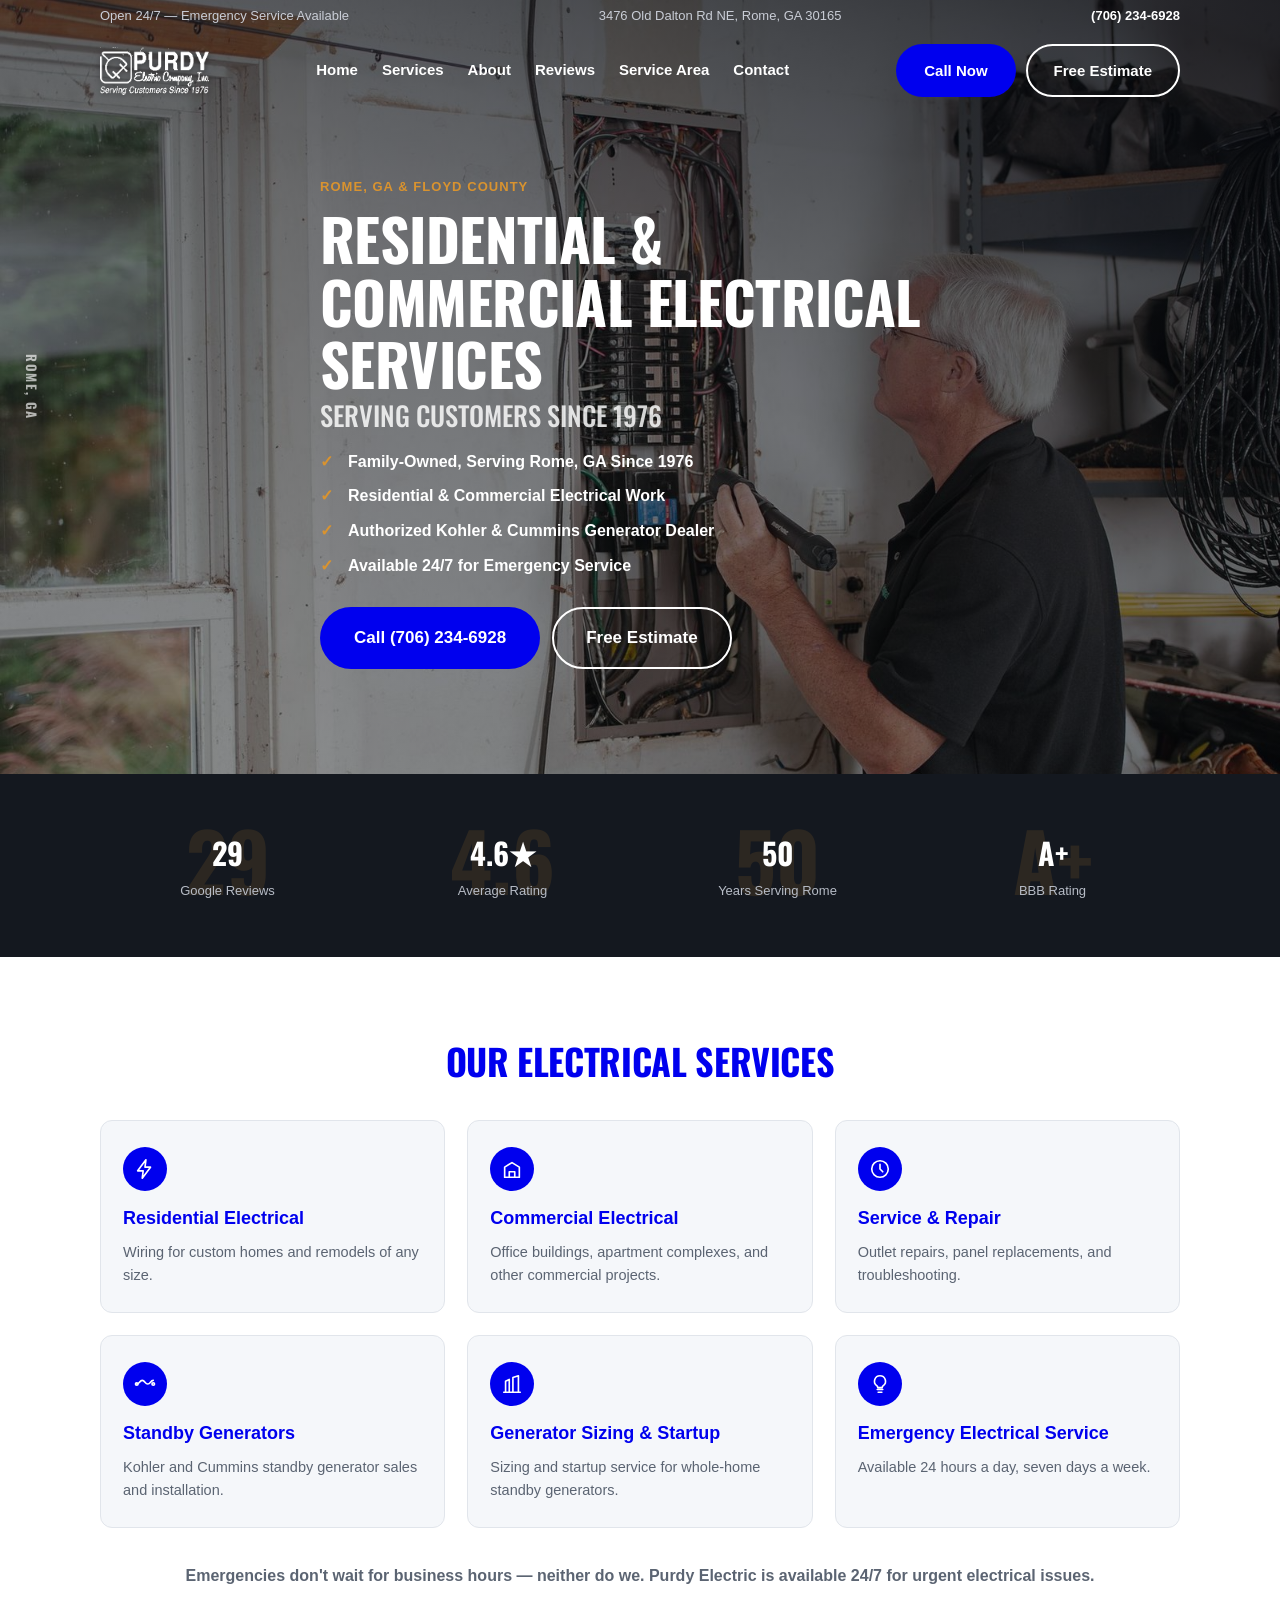
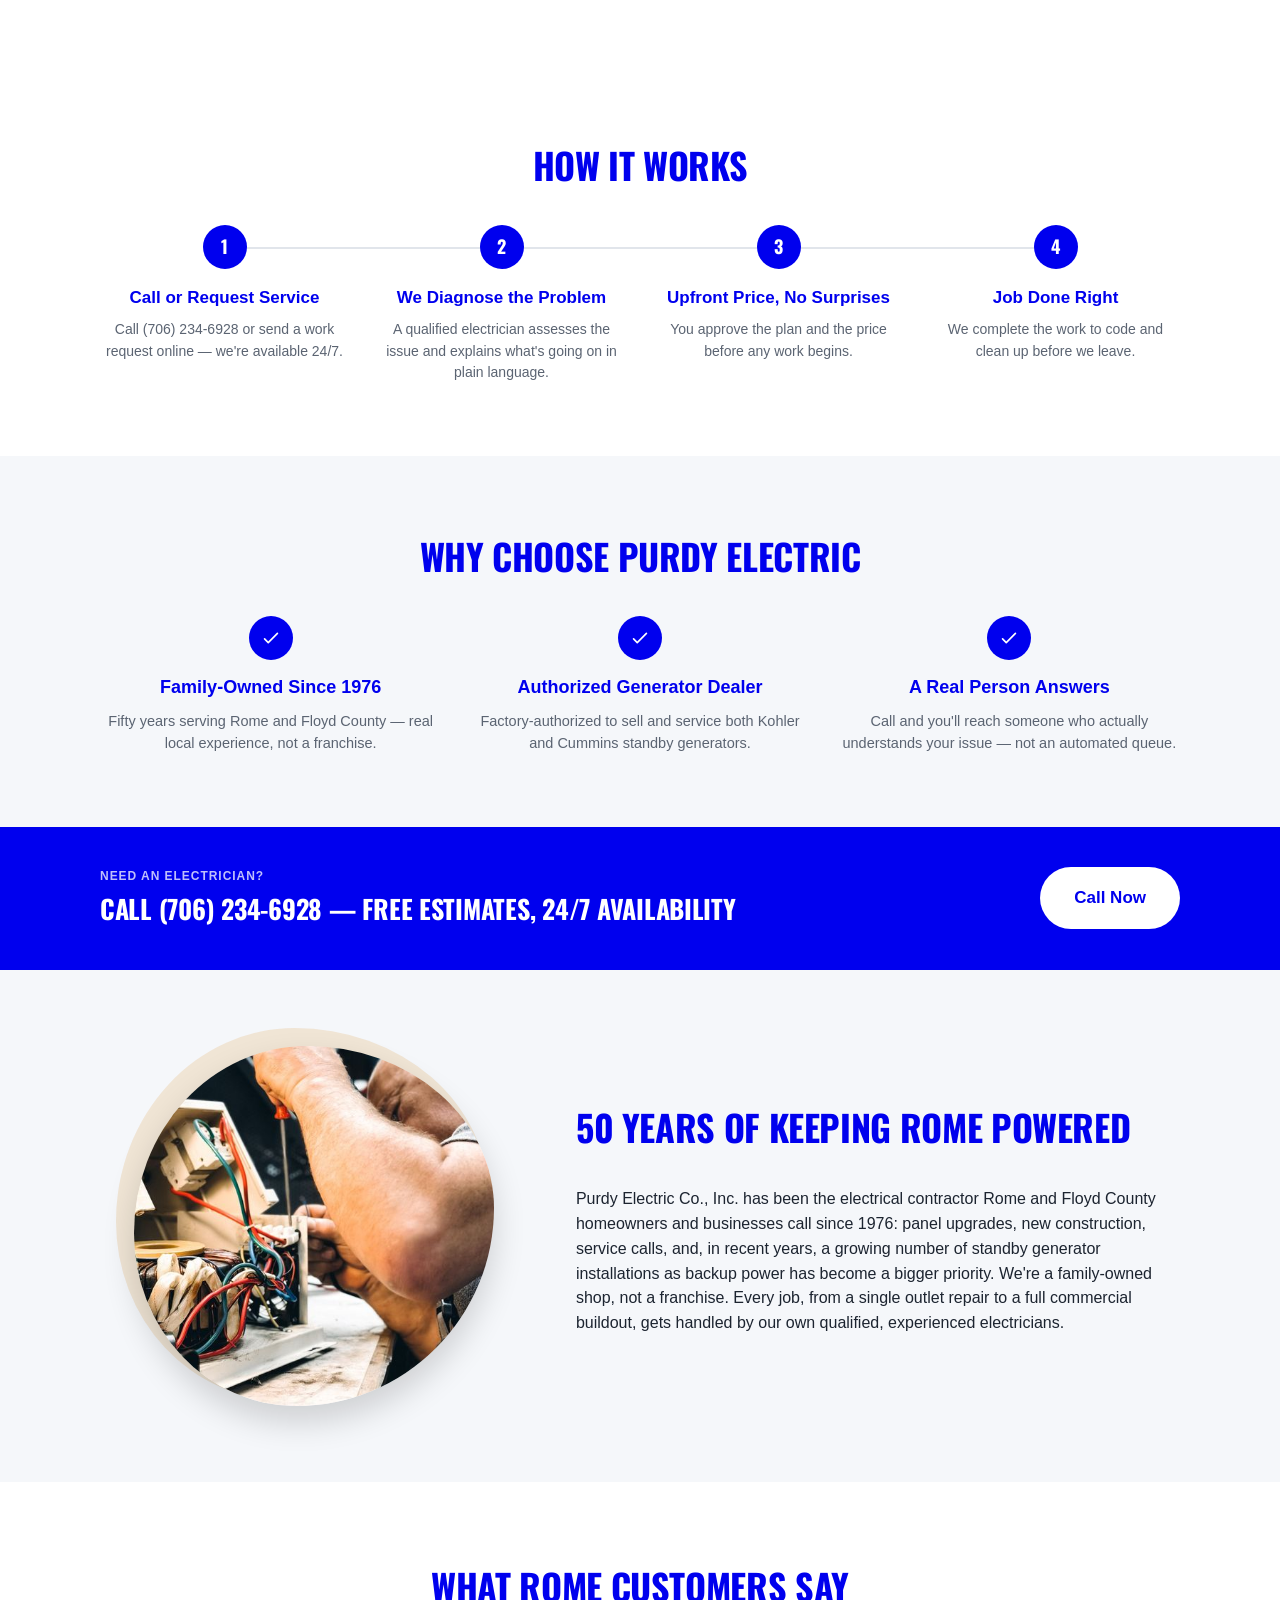
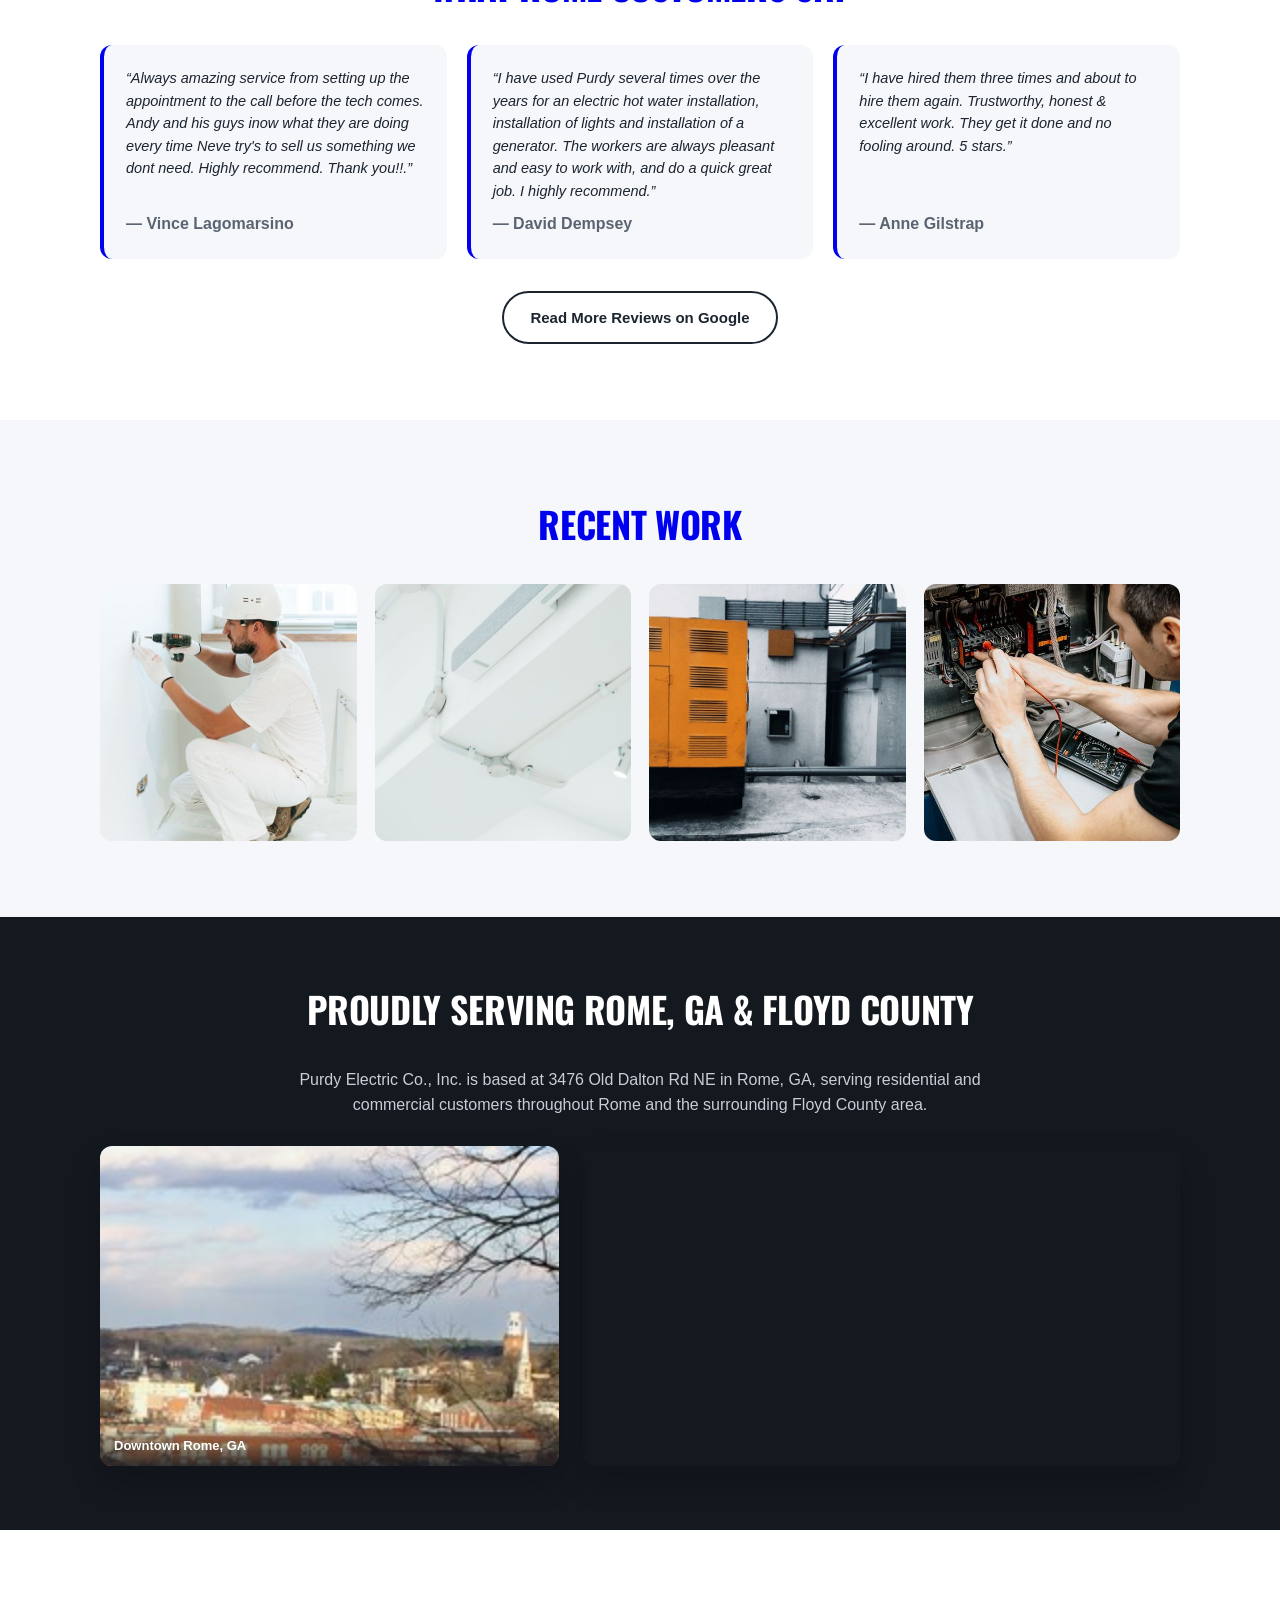
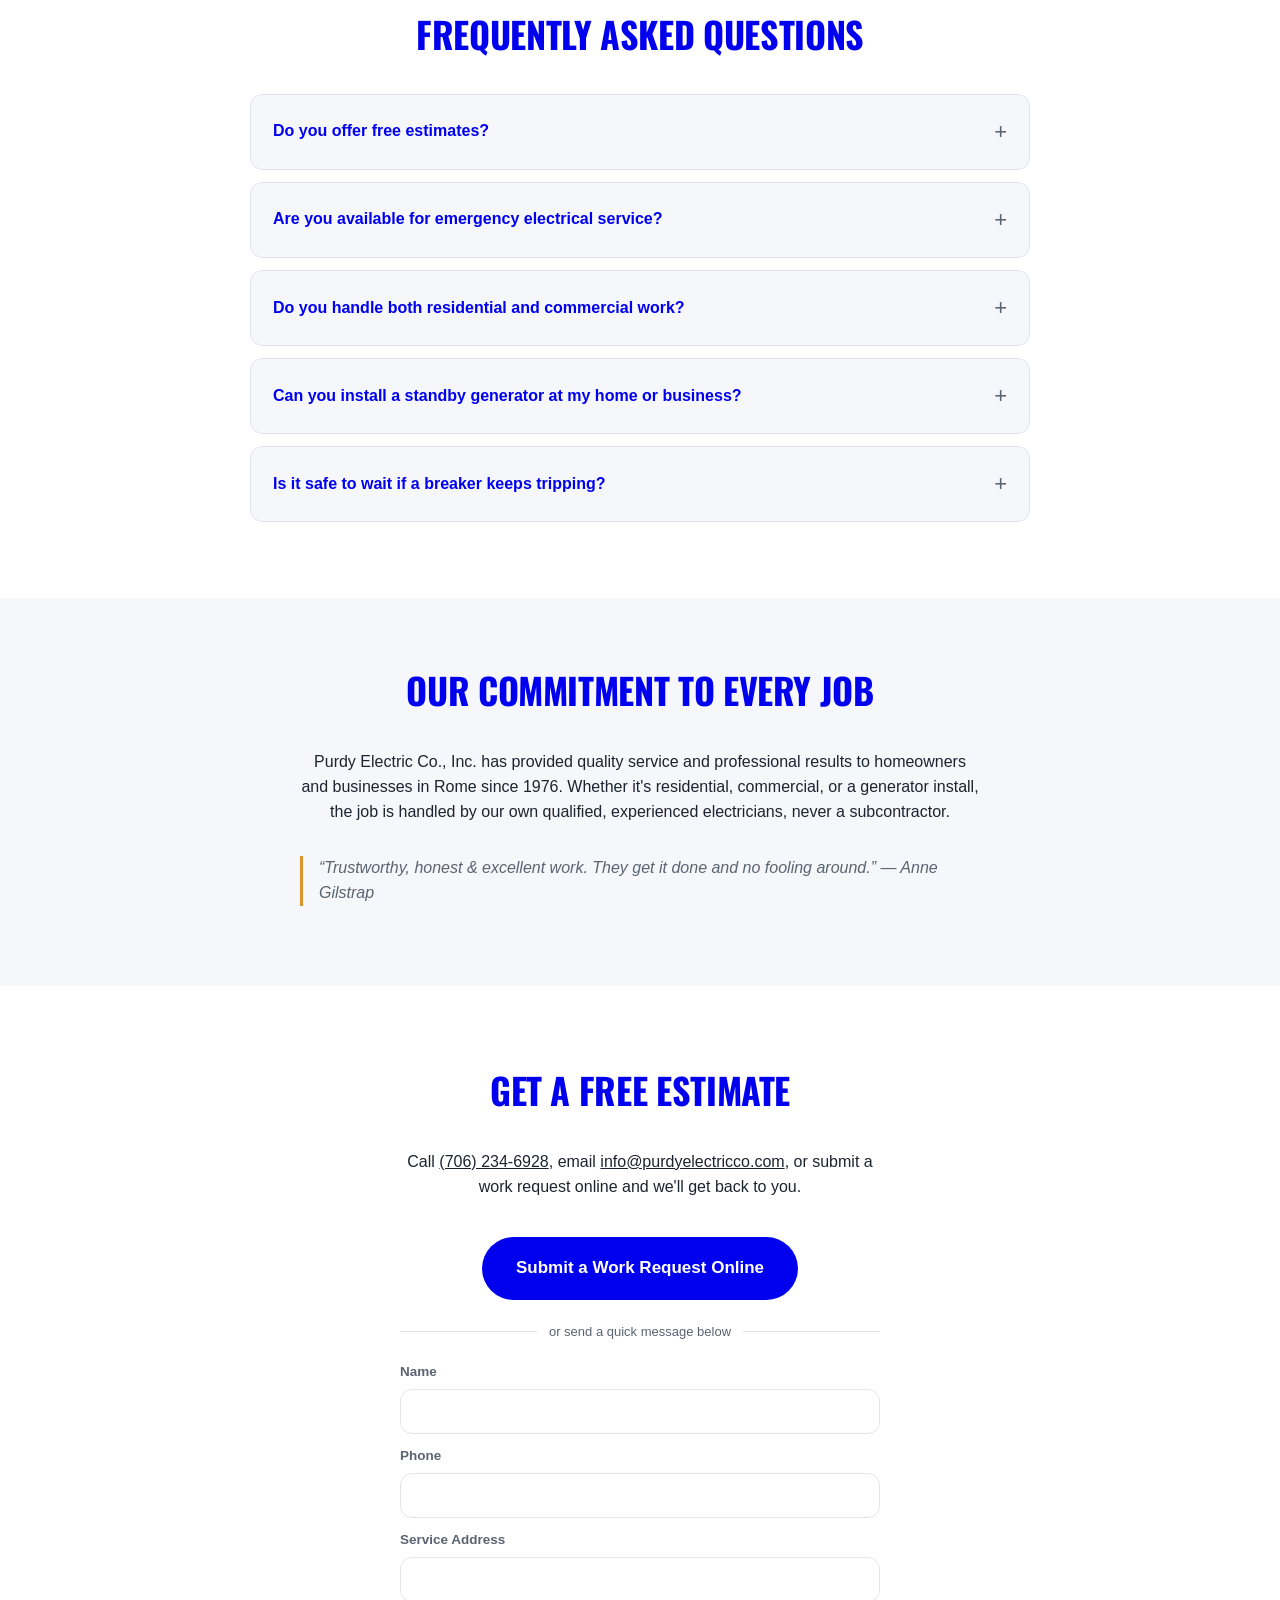
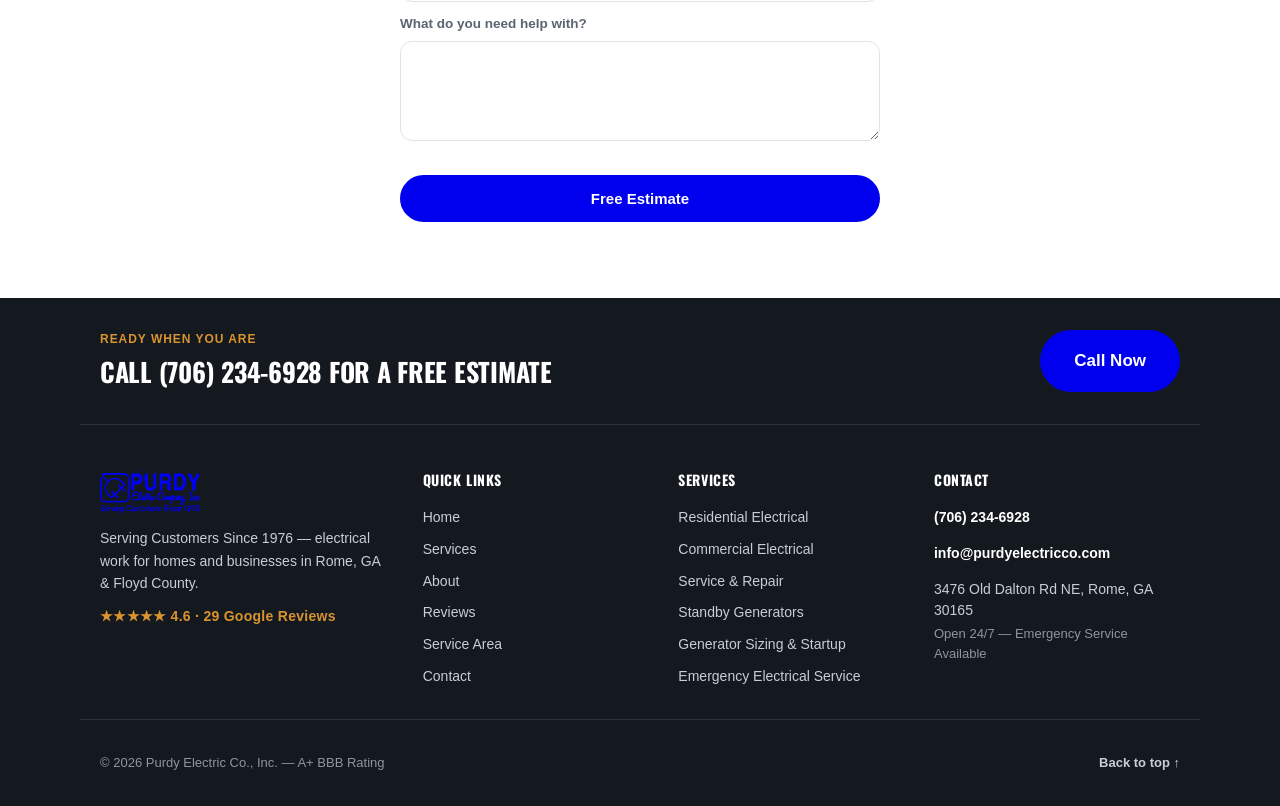
==== index.html @ 838eb574 "Free homepage rebuild for Purdy Electric Co., Inc. (Rome, GA) Cold-outreach lead magnet built with t" ====
<!DOCTYPE html>
<html lang="en">
<head>
<meta charset="UTF-8">
<meta name="viewport" content="width=device-width, initial-scale=1.0">
<title>Rome GA Electrician | Purdy Electric Co., Inc.</title>
<meta name="description" content="Purdy Electric Co., Inc. — residential &amp; commercial electrician serving Rome, GA since 1976. Kohler &amp; Cummins generators. Call (706) 234-6928.">
<meta name="robots" content="index, follow">
<meta property="og:type" content="website">
<meta property="og:site_name" content="Purdy Electric Co., Inc.">
<meta property="og:title" content="Rome GA Electrician | Purdy Electric Co., Inc.">
<meta property="og:description" content="Residential &amp; commercial electrician serving Rome, GA since 1976. Authorized Kohler &amp; Cummins generator dealer. Call (706) 234-6928.">
<meta property="og:locale" content="en_US">
<meta name="twitter:card" content="summary_large_image">
<meta name="twitter:title" content="Rome GA Electrician | Purdy Electric Co., Inc.">
<meta name="twitter:description" content="Residential &amp; commercial electrician serving Rome, GA since 1976. Authorized Kohler &amp; Cummins generator dealer. Call (706) 234-6928.">
<!-- TODO before launch: canonical, og:url, og:image / twitter:image once a real domain is assigned -->
<!-- <link rel="canonical" href="https://example.com/"> -->
<!-- <meta property="og:url" content="https://example.com/"> -->
<link rel="preconnect" href="https://fonts.googleapis.com">
<link rel="preconnect" href="https://fonts.gstatic.com" crossorigin>
<link href="https://fonts.googleapis.com/css2?family=Oswald:wght@500;700&display=swap" rel="stylesheet">
<style>
/* ============ Design tokens ============
   Swap these per-business. Pull the primary/accent from the business's real
   logo/brand if they have one — sample the actual pixel colors (PIL/Pillow)
   rather than eyeballing a hex value, it's consistently more accurate.
   Otherwise this navy/amber pairing reads as "trades/trust" without looking
   like a template. Keep it to ONE dominant accent color doing all the
   CTA/heading work; a second brand color (if any) should stay a sparing
   accent (underlines, stat ghost numerals) rather than a second competing
   button color. Dark sections use a near-black ink rather than a second
   brand color — see "Modern visual design patterns" in references/patterns.md. */
:root {
  --color-primary: #0000ee;      /* pixel-sampled from Purdy's own logo (pure blue ink) */
  --color-primary-dark: #0000a8;
  --color-ink: #14181f;          /* near-black — full-bleed section bands */
  --color-accent: #d9932f;       /* amber — sparing use only (underlines, ghost numerals) */
  --color-accent-dark: #b3771e;
  --color-text: #1c2430;
  --color-text-muted: #5b6472;
  --color-bg: #ffffff;
  --color-bg-alt: #f5f7fa;
  --color-border: #e1e5eb;
  --font-body: -apple-system, BlinkMacSystemFont, "Segoe UI", Roboto, Helvetica, Arial, sans-serif;
  --font-heading: "Oswald", var(--font-body);
  --radius: 12px;
  --radius-pill: 999px;
  --shadow: 0 2px 10px rgba(0,0,0,.08);
  --shadow-lift: 0 16px 32px rgba(0,0,0,.16);
}

* { box-sizing: border-box; }
html { scroll-behavior: smooth; }
body {
  margin: 0;
  font-family: var(--font-body);
  color: var(--color-text);
  background: var(--color-bg);
  line-height: 1.55;
}
img { max-width: 100%; display: block; }
a { color: inherit; }
.wrap { max-width: 1120px; margin: 0 auto; padding: 0 20px; }

.skip-link {
  position: absolute; left: -999px; top: 0; background: #fff; color: #000;
  padding: 10px 16px; z-index: 100;
}
.skip-link:focus { left: 10px; top: 10px; }

/* Scroll-reveal: opacity + slight rise, disabled outright for reduced-motion.
   Motion is decoration only — never applied to phone numbers or CTAs. */
.reveal { opacity: 0; transform: translateY(16px); transition: opacity .5s ease, transform .5s ease; }
.reveal.is-visible { opacity: 1; transform: translateY(0); }
@media (prefers-reduced-motion: reduce) {
  .reveal { opacity: 1; transform: none; transition: none; }
}

/* ============ Buttons ============ */
.btn {
  display: inline-block;
  padding: 13px 26px;
  border-radius: var(--radius-pill);
  font-weight: 600;
  text-decoration: none;
  border: 2px solid transparent;
  cursor: pointer;
  font-size: 15px;
  transition: background .15s ease, color .15s ease, border-color .15s ease, transform .15s ease;
}
.btn-primary { background: var(--color-primary); color: #fff; }
.btn-primary:hover { background: var(--color-primary-dark); }
.btn-outline { background: transparent; border-color: currentColor; }
.btn-outline:hover { background: rgba(0,0,0,.05); }
.btn-lg { padding: 16px 32px; font-size: 17px; }

/* ============ Header (transparent over the full-bleed hero photo, solid once scrolled) ============
   position: absolute at rest — NOT sticky — so the hero photo starts at true y=0 behind it;
   .is-scrolled (toggled in the footer script as soon as scrollY > 12) switches it to fixed with
   a solid background, which is normal sticky-header behavior for the rest of the page. */
.site-header { position: absolute; top: 0; left: 0; right: 0; z-index: 50; }
.site-header.is-scrolled { position: fixed; }

.topbar {
  background: transparent;
  color: #c9cdd6;
  font-size: 13px;
  transition: background .3s ease;
}
.site-header.is-scrolled .topbar { background: var(--color-ink); }
.topbar-inner {
  display: flex; flex-wrap: wrap; gap: 8px 20px;
  justify-content: space-between; align-items: center;
  padding: 6px 20px;
}
.topbar-phone { color: #fff; font-weight: 700; text-decoration: none; }
/* The topbar is sticky-header chrome that eats a disproportionate chunk of a
   phone viewport on every scroll position. The phone number is already a
   persistent nav button and a persistent bottom bar on mobile, so the topbar
   (hours + address) is redundant below this width — drop it to give content
   the room back. */
@media (max-width: 640px) {
  .topbar { display: none; }
}

.main-nav {
  display: flex; align-items: center; justify-content: space-between;
  gap: 16px; padding: 12px 20px;
  background: transparent;
  border-bottom: 1px solid transparent;
  transition: padding .2s ease, box-shadow .2s ease, background .3s ease, border-color .3s ease, backdrop-filter .3s ease;
}
.site-header.is-scrolled .main-nav {
  padding: 6px 20px; box-shadow: var(--shadow);
  background: rgba(255,255,255,.9);
  backdrop-filter: saturate(180%) blur(8px);
  border-bottom-color: var(--color-border);
}
.logo { display: flex; align-items: center; gap: 10px; text-decoration: none; }
.logo-badge {
  width: 60px; height: 60px; border-radius: 50%; overflow: hidden;
  position: relative; flex-shrink: 0; background: #fff;
  box-shadow: inset 0 0 0 1px var(--color-border);
  transition: width .2s ease, height .2s ease;
}
.site-header.is-scrolled .logo-badge { width: 46px; height: 46px; }
.logo-badge img { width: 100%; height: 100%; object-fit: cover; }
.logo-text {
  font-family: var(--font-heading); font-size: 22px; font-weight: 700;
  color: var(--color-primary); letter-spacing: -0.01em; text-transform: uppercase;
}
.nav-links { list-style: none; display: flex; gap: 24px; margin: 0; padding: 0; }
.nav-links a { text-decoration: none; font-weight: 600; font-size: 15px; color: #fff; transition: color .3s ease; }
.site-header.is-scrolled .nav-links a { color: var(--color-text); }
.nav-links a:hover { color: var(--color-accent); }
.site-header.is-scrolled .nav-links a:hover { color: var(--color-primary); }
.nav-ctas { display: flex; gap: 10px; }
.nav-ctas .btn-outline { border-color: #fff; color: #fff; transition: color .3s ease, border-color .3s ease; }
.site-header.is-scrolled .nav-ctas .btn-outline { border-color: var(--color-primary); color: var(--color-primary); }

/* Hamburger toggle — hidden on desktop, shown under the mobile breakpoint */
.menu-toggle {
  display: none; flex-direction: column; justify-content: center; align-items: center;
  gap: 5px; width: 40px; height: 40px; padding: 8px; margin: 0;
  background: transparent; border: none; cursor: pointer; flex-shrink: 0;
}
.menu-toggle span {
  display: block; width: 100%; height: 2px; background: #fff;
  border-radius: 2px; transition: transform .2s ease, opacity .2s ease, background .3s ease;
}
.site-header.is-scrolled .menu-toggle span { background: var(--color-primary); }
.menu-toggle[aria-expanded="true"] span:nth-child(1) { transform: translateY(7px) rotate(45deg); }
.menu-toggle[aria-expanded="true"] span:nth-child(2) { opacity: 0; }
.menu-toggle[aria-expanded="true"] span:nth-child(3) { transform: translateY(-7px) rotate(-45deg); }

/* Mobile dropdown menu — holds the nav links AND the Call/Estimate buttons on
   mobile, since there's no room for them in the header bar itself. Anchored
   under the header as a floating panel so it overlays the page instead of
   pushing content down. */
.mobile-menu {
  display: none;
  position: absolute; top: 100%; left: 0; right: 0;
  background: #fff; border-bottom: 1px solid var(--color-border);
  box-shadow: var(--shadow-lift);
  padding: 8px 20px 24px;
}
.mobile-menu.is-open { display: block; }
.mobile-menu-links { list-style: none; margin: 0; padding: 0; display: grid; }
.mobile-menu-links a {
  display: block; padding: 14px 2px; font-weight: 600; font-size: 16px;
  text-decoration: none; color: var(--color-text); border-bottom: 1px solid var(--color-border);
}
.mobile-menu-ctas { display: grid; gap: 10px; margin-top: 16px; }
.mobile-menu-ctas .btn { text-align: center; width: 100%; }
.mobile-menu-ctas .btn-outline { border-color: var(--color-primary); color: var(--color-primary); }

@media (max-width: 860px) {
  .nav-links { display: none; }  /* desktop inline nav — replaced by the mobile menu below */
  .nav-ctas { display: none; }   /* header buttons — moved into the mobile menu, not the header bar */
  .menu-toggle { display: flex; }
  .main-nav { position: relative; flex-wrap: nowrap; }
}
@media (min-width: 861px) {
  .mobile-menu { display: none !important; }
}

/* ============ Hero (premium/editorial tier — full-bleed photo, not boxed) ============
   Photo fills the section edge-to-edge with a dark gradient overlay for legibility; copy sits
   on top in a single column. Pairs with the transparent-over-photo header below: the header is
   taken out of flow (position: absolute) so the hero starts at true y=0 behind it, then swaps
   to position: fixed with a solid background once .is-scrolled is set (see site-header rules) —
   position: sticky does NOT work for this, it still reserves its own flow space. */
.hero {
  position: relative; min-height: 86vh; display: flex; align-items: center;
  overflow: hidden; background: var(--color-ink); color: #fff;
}
.hero-bg-photo {
  position: absolute; inset: 0; width: 100%; height: 100%; object-fit: cover; z-index: 0;
}
.hero::before {
  content: ""; position: absolute; inset: 0; z-index: 1; pointer-events: none;
  background: linear-gradient(200deg, rgba(6,8,14,.82) 0%, rgba(6,8,14,.55) 45%, rgba(6,8,14,.4) 100%);
}
.hero-inner {
  position: relative; z-index: 2;
  /* Longhand only — a shorthand `padding: Xpx 0 Ypx` here would silently wipe the horizontal
     padding .wrap already supplies (documented pitfall; verified with getComputedStyle below). */
  padding-top: 168px; padding-bottom: 96px;
}
.hero-copy { max-width: 640px; }
.eyebrow {
  text-transform: uppercase; letter-spacing: .08em; font-size: 13px;
  font-weight: 700; color: var(--color-accent); margin: 0 0 10px;
}
.hero h1 {
  font-family: var(--font-heading); font-size: clamp(34px, 5.2vw, 58px);
  line-height: 1.08; margin: 0 0 20px; color: #fff;
  text-transform: uppercase; letter-spacing: -0.01em;
}
.hero h1 .h1-sub {
  display: block; font-size: 0.46em; letter-spacing: 0;
  color: rgba(255,255,255,.82); font-weight: 500; margin-top: 6px;
}
.trust-bullets { list-style: none; margin: 0 0 28px; padding: 0; display: grid; gap: 10px; }
.trust-bullets li { font-weight: 600; padding-left: 28px; position: relative; }
.trust-bullets li::before {
  content: "✓"; position: absolute; left: 0; color: var(--color-accent); font-weight: 800;
}
.hero-ctas { display: flex; gap: 12px; flex-wrap: wrap; }

/* Rotated vertical edge label — a near-zero-cost editorial detail (see "Premium/editorial
   design tier" in references/patterns.md). Hidden on narrow phones where there's no room. */
.hero-edge-label {
  position: absolute; left: 22px; top: 50%; transform: translateY(-50%);
  writing-mode: vertical-rl; text-orientation: mixed;
  color: rgba(255,255,255,.65); font-family: var(--font-heading); font-weight: 700;
  letter-spacing: .14em; font-size: 13px; text-transform: uppercase; z-index: 2;
}
@media (max-width: 700px) { .hero-edge-label { display: none; } }

.photo-placeholder {
  background: repeating-linear-gradient(45deg, #dde3ec, #dde3ec 12px, #eef1f6 12px, #eef1f6 24px);
  border: 2px dashed #b7c0cf;
  border-radius: var(--radius);
  min-height: 280px;
  display: flex; align-items: center; justify-content: center;
  color: #5b6472; font-weight: 700; text-align: center; padding: 20px;
}

@media (max-width: 700px) {
  .hero { min-height: 78vh; }
}

/* ============ Trust stats bar (ghost-numeral treatment) ============
   data-ghost repeats the stat value as a huge, low-opacity watermark behind
   it — the single highest-payoff visual device found in the modern-design
   research. font-size uses clamp(), not a fixed px — a fixed size overflows
   into the neighboring column on narrow phones. */
.stats-bar { background: var(--color-ink); color: #fff; padding: 44px 0; }
.stats-grid {
  display: grid; grid-template-columns: repeat(4, 1fr); gap: 20px; text-align: center;
}
.stat { position: relative; padding: 12px 8px; overflow: hidden; }
.stat::before {
  content: attr(data-ghost);
  position: absolute; top: 50%; left: 50%; transform: translate(-50%, -55%);
  font-family: var(--font-heading); font-size: clamp(36px, 12vw, 80px); font-weight: 700;
  color: var(--color-accent); opacity: .12; white-space: nowrap; z-index: 0;
  pointer-events: none;
}
.stat-value { position: relative; z-index: 1; display: block; font-family: var(--font-heading); font-size: 30px; font-weight: 700; }
.stat-label { position: relative; z-index: 1; display: block; font-size: 13px; color: #b7bcc6; margin-top: 4px; }
@media (max-width: 700px) { .stats-grid { grid-template-columns: repeat(2, 1fr); } }

/* ============ Services ============ */
.services { padding: 76px 0; }
.services h2, .about h2, .testimonials h2, .service-area h2, .guarantee h2, .contact h2,
.process h2, .why-us h2, .gallery h2, .faq h2 {
  font-family: var(--font-heading); text-transform: uppercase; letter-spacing: -0.01em;
  font-size: clamp(26px, 3.4vw, 36px); color: var(--color-primary); margin: 0 0 32px; text-align: center;
}
.service-area h2 { color: #fff; }
.services-grid { display: grid; grid-template-columns: repeat(3, 1fr); gap: 22px; }
.service-card {
  background: var(--color-bg-alt); border-radius: var(--radius); padding: 26px 22px;
  border: 1px solid var(--color-border);
  transition: transform .2s ease, box-shadow .2s ease, border-color .2s ease;
}
.service-card:hover { transform: translateY(-6px); box-shadow: var(--shadow-lift); border-color: transparent; }
.service-icon {
  width: 44px; height: 44px; border-radius: 50%; background: var(--color-primary);
  display: flex; align-items: center; justify-content: center; margin-bottom: 14px;
}
.service-icon svg { width: 22px; height: 22px; stroke: #fff; fill: none; }
.service-card h3 { margin: 0 0 8px; color: var(--color-primary); font-size: 18px; }
.service-card p { margin: 0; color: var(--color-text-muted); font-size: 14.5px; }
@media (max-width: 860px) { .services-grid { grid-template-columns: repeat(2, 1fr); } }
@media (max-width: 560px) { .services-grid { grid-template-columns: 1fr; } }

/* ============ How It Works (process steps) ============ */
.process { padding: 72px 0; background: var(--color-bg); }
.process-grid { display: grid; grid-template-columns: repeat(4, 1fr); gap: 28px; position: relative; }
.process-grid::before {
  content: ""; position: absolute; top: 22px; left: 12.5%; right: 12.5%; height: 2px;
  background: var(--color-border); z-index: 0;
}
.process-step { position: relative; z-index: 1; text-align: center; }
.process-num {
  display: flex; align-items: center; justify-content: center; margin: 0 auto 16px;
  width: 44px; height: 44px; border-radius: 50%; background: var(--color-primary);
  color: #fff; font-family: var(--font-heading); font-weight: 700; font-size: 18px;
}
.process-step h3 { margin: 0 0 8px; color: var(--color-primary); font-size: 17px; }
.process-step p { margin: 0; color: var(--color-text-muted); font-size: 14px; }
@media (max-width: 860px) {
  .process-grid { grid-template-columns: 1fr 1fr; gap: 32px 20px; }
  .process-grid::before { display: none; }
}
@media (max-width: 480px) { .process-grid { grid-template-columns: 1fr; } }

/* ============ Why Choose Us ============ */
.why-us { padding: 72px 0; background: var(--color-bg-alt); }
.why-us-grid { display: grid; grid-template-columns: repeat(3, 1fr); gap: 28px; }
.why-us-item { text-align: center; }
.why-us-item .service-icon { margin: 0 auto 14px; }
.why-us-item h3 { margin: 0 0 8px; color: var(--color-primary); font-size: 18px; }
.why-us-item p { margin: 0; color: var(--color-text-muted); font-size: 14.5px; }
@media (max-width: 700px) { .why-us-grid { grid-template-columns: 1fr; gap: 32px; } }

/* ============ Mid-page CTA banner ============ */
.cta-banner { background: var(--color-primary); padding: 40px 0; }
.cta-banner-inner {
  display: flex; align-items: center; justify-content: space-between; gap: 20px; flex-wrap: wrap;
}
.cta-banner-eyebrow {
  margin: 0 0 4px; text-transform: uppercase; letter-spacing: .08em; font-size: 12px;
  font-weight: 700; color: rgba(255,255,255,.75);
}
.cta-banner h3 {
  margin: 0; font-family: var(--font-heading); text-transform: uppercase;
  font-size: clamp(19px, 2.4vw, 26px); color: #fff; letter-spacing: -0.01em;
}
.cta-banner .btn-primary { background: #fff; color: var(--color-primary); }
.cta-banner .btn-primary:hover { background: var(--color-bg-alt); }
@media (max-width: 560px) { .cta-banner-inner { flex-direction: column; text-align: center; } }

/* ============ About (blob-crop photo) ============
   A shaped (circle/blob) crop is the best fix for a stock or otherwise
   imperfect photo looking like an obvious placeholder rather than a
   deliberate design choice. */
.about { background: var(--color-bg-alt); padding: 76px 0; }
.about-inner { display: grid; grid-template-columns: .85fr 1.2fr; gap: 48px; align-items: center; }
.about-copy h2 { text-align: left; }
.about-media { position: relative; aspect-ratio: 1 / 1; max-width: 360px; margin: 0 auto; }
.about-media::before {
  content: ""; position: absolute; inset: -18px 6px 6px -18px;
  background: var(--color-accent); opacity: .18; border-radius: 48% 52% 55% 45% / 52% 45% 55% 48%;
  z-index: 0;
}
.about-media img.stock-photo {
  position: relative; z-index: 1; width: 100%; height: 100%; object-fit: cover;
  border-radius: 48% 52% 55% 45% / 52% 45% 55% 48%;
  box-shadow: var(--shadow-lift);
}
@media (max-width: 860px) { .about-inner { grid-template-columns: 1fr; } }

/* ============ Testimonials ============ */
.testimonials { padding: 76px 0; text-align: center; background: var(--color-bg); }
.testimonial-grid { display: grid; grid-template-columns: repeat(3, 1fr); gap: 20px; margin-bottom: 32px; text-align: left; }
.testimonial {
  margin: 0; background: var(--color-bg-alt); border-left: 4px solid var(--color-primary);
  padding: 22px; border-radius: var(--radius); display: flex; flex-direction: column;
  transition: transform .2s ease, box-shadow .2s ease;
}
.testimonial:hover { transform: translateY(-6px); box-shadow: var(--shadow-lift); }
.testimonial p { margin: 0 0 10px; font-style: italic; font-size: 14.5px; }
.testimonial cite { font-weight: 700; font-style: normal; color: var(--color-text-muted); margin-top: auto; }
@media (max-width: 900px) { .testimonial-grid { grid-template-columns: 1fr 1fr; } }
@media (max-width: 620px) { .testimonial-grid { grid-template-columns: 1fr; } }

/* ============ Recent Work gallery ============ */
.gallery { padding: 76px 0; background: var(--color-bg-alt); }
.gallery-grid { display: grid; grid-template-columns: repeat(4, 1fr); gap: 18px; }
/* .gallery-item is a real <button> (so it's keyboard/screen-reader operable), reset to look
   like the plain photo tile it replaces. */
.gallery-item {
  min-height: 0; aspect-ratio: 1 / 1; padding: 0; font-size: 13px;
  border: none; background: none; cursor: pointer; border-radius: var(--radius);
  display: block; width: 100%;
}
.gallery-item.photo-placeholder { padding: 12px; border-radius: var(--radius); }
img.stock-photo.gallery-photo {
  width: 100%; height: 100%; aspect-ratio: 1 / 1; object-fit: cover; border-radius: var(--radius);
  transition: transform .3s ease, box-shadow .3s ease;
}
.gallery-item:hover img.stock-photo.gallery-photo { transform: translateY(-4px); box-shadow: var(--shadow-lift); }
@media (max-width: 860px) { .gallery-grid { grid-template-columns: repeat(2, 1fr); } }

/* ============ Gallery lightbox ============
   Plain JS, zero dependencies. Focus moves to the close button on open and is trapped inside
   the dialog until closed; Escape closes and returns focus to the thumbnail that opened it. */
.lightbox {
  position: fixed; inset: 0; z-index: 200;
  display: flex; align-items: center; justify-content: center;
}
.lightbox[hidden] { display: none; }
.lightbox-backdrop { position: absolute; inset: 0; background: rgba(6,8,14,.9); }
.lightbox-content {
  position: relative; z-index: 1; max-width: min(900px, 92vw); max-height: 88vh;
  display: flex; flex-direction: column; align-items: center; gap: 12px;
}
.lightbox-img {
  max-width: 100%; max-height: 72vh; width: auto; height: auto;
  border-radius: var(--radius); box-shadow: var(--shadow-lift); display: block;
}
.lightbox-caption { color: #e7e9ee; font-size: 14px; text-align: center; margin: 0; max-width: 640px; }
.lightbox-close {
  position: absolute; top: -44px; right: 0; background: none; border: none; color: #fff;
  font-size: 32px; line-height: 1; cursor: pointer; padding: 4px 8px;
}
.lightbox-nav {
  position: absolute; top: 50%; transform: translateY(-50%);
  background: rgba(255,255,255,.12); border: none; color: #fff; width: 44px; height: 44px;
  border-radius: 50%; font-size: 26px; line-height: 1; cursor: pointer;
}
.lightbox-nav:hover { background: rgba(255,255,255,.24); }
.lightbox-prev { left: -56px; }
.lightbox-next { right: -56px; }
@media (max-width: 700px) {
  .lightbox-prev { left: 6px; }
  .lightbox-next { right: 6px; }
  .lightbox-close { top: -40px; }
}

/* ============ Service area (dark ink band) ============ */
.service-area { background: var(--color-ink); color: #fff; padding: 64px 0; text-align: center; }
.service-area-list { color: #c9cdd6; max-width: 760px; margin: 0 auto 28px; }
.map-embed { border-radius: var(--radius); overflow: hidden; box-shadow: var(--shadow-lift); }
.map-embed iframe { width: 100%; height: 320px; border: 0; display: block; filter: grayscale(.15); }

/* ============ FAQ (native details/summary accordion, zero JS) ============ */
.faq { padding: 76px 0; background: var(--color-bg); }
.faq-list { max-width: 780px; margin: 0 auto; display: grid; gap: 12px; }
.faq-item {
  background: var(--color-bg-alt); border: 1px solid var(--color-border); border-radius: var(--radius);
  padding: 4px 22px;
}
.faq-item summary {
  padding: 16px 0; font-weight: 700; color: var(--color-primary); cursor: pointer;
  list-style: none; display: flex; align-items: center; justify-content: space-between; gap: 16px;
}
.faq-item summary::-webkit-details-marker { display: none; }
.faq-item summary::after {
  content: "+"; font-size: 22px; font-weight: 400; color: var(--color-text-muted);
  flex-shrink: 0; transition: transform .2s ease;
}
.faq-item[open] summary::after { transform: rotate(45deg); }
.faq-item p { margin: 0 0 18px; color: var(--color-text-muted); font-size: 14.5px; }

/* ============ Guarantee ============ */
.guarantee { padding: 64px 0; text-align: center; background: var(--color-bg-alt); }
.guarantee-inner { max-width: 720px; margin: 0 auto; }
.guarantee blockquote { margin: 16px 0; font-style: italic; color: var(--color-text-muted); border-left: 3px solid var(--color-accent); padding-left: 16px; text-align: left; display: inline-block; }

/* ============ Contact ============ */
.contact { background: var(--color-bg); padding: 76px 0; text-align: center; }
.contact-inner { max-width: 520px; margin: 0 auto; }
.contact-inner .btn { margin-top: 22px; }
.contact-divider {
  margin: 22px 0 0; font-size: 13px; color: var(--color-text-muted);
  display: flex; align-items: center; gap: 12px;
}
.contact-divider::before, .contact-divider::after { content: ""; flex: 1; height: 1px; background: var(--color-border); }
.contact-form { display: grid; gap: 12px; margin-top: 20px; text-align: left; }
.contact-form input, .contact-form textarea {
  padding: 13px 15px; border: 1px solid var(--color-border); border-radius: var(--radius);
  font-family: inherit; font-size: 15px;
}
.contact-form textarea { min-height: 100px; resize: vertical; }

/* ============ Footer ============
   Not a bare 3-line block: a CTA band, a 4-column grid, a bottom bar. */
.site-footer { background: var(--color-ink); color: #c9cdd6; font-size: 14px; }

.footer-cta {
  display: flex; align-items: center; justify-content: space-between; gap: 20px;
  flex-wrap: wrap; padding-top: 32px; padding-bottom: 32px;
  border-bottom: 1px solid rgba(255,255,255,.1);
}
.footer-cta-eyebrow {
  margin: 0 0 4px; text-transform: uppercase; letter-spacing: .08em; font-size: 12px;
  font-weight: 700; color: var(--color-accent);
}
.footer-cta h3 {
  margin: 0; font-family: var(--font-heading); text-transform: uppercase;
  font-size: clamp(19px, 2.4vw, 26px); color: #fff; letter-spacing: -0.01em;
}

.footer-grid {
  display: grid; grid-template-columns: 1.3fr 1fr 1fr 1.1fr; gap: 32px;
  padding-top: 44px; padding-bottom: 32px;
}
.footer-col h4 {
  margin: 0 0 16px; color: #fff; font-family: var(--font-heading);
  text-transform: uppercase; font-size: 14px; letter-spacing: .04em;
}
.footer-brand .footer-logo { display: flex; align-items: center; gap: 10px; margin-bottom: 14px; }
.footer-brand .footer-logo .logo-badge { width: 52px; height: 52px; }
.footer-brand .footer-logo span.logo-text { font-size: 18px; color: #fff; }
.footer-brand p { margin: 0 0 10px; line-height: 1.6; }
.footer-rating { color: var(--color-accent); font-weight: 700; letter-spacing: .02em; }
.footer-col ul { list-style: none; margin: 0; padding: 0; display: grid; gap: 10px; }
.footer-col ul a { color: #c9cdd6; text-decoration: none; }
.footer-col ul a:hover { color: #fff; }
.footer-col .contact-line { margin: 0 0 14px; }
.footer-col .contact-line a { color: #fff; text-decoration: none; font-weight: 700; }
.footer-col .contact-line .muted { display: block; color: #8f95a1; font-size: 13px; margin-top: 2px; }

.footer-bottom {
  display: flex; align-items: center; justify-content: space-between; gap: 16px;
  flex-wrap: wrap; padding-top: 20px; padding-bottom: 20px;
  border-top: 1px solid rgba(255,255,255,.1);
  font-size: 13px; color: #8f95a1;
}
.back-to-top {
  color: #c9cdd6; text-decoration: none; font-weight: 600; font-size: 13px;
  background: none; border: none; cursor: pointer; padding: 0;
}
.back-to-top:hover { color: #fff; }

@media (max-width: 860px) {
  .footer-grid { grid-template-columns: 1fr 1fr; }
  .footer-brand { grid-column: 1 / -1; }
}
@media (max-width: 560px) {
  .footer-grid { grid-template-columns: 1fr; text-align: center; }
  .footer-brand .footer-logo { justify-content: center; }
  .footer-cta { flex-direction: column; text-align: center; }
  .footer-bottom { flex-direction: column; text-align: center; }
}

/* ============ Sticky mobile CTA ============ */
.sticky-cta {
  display: none;
  position: fixed; bottom: 0; left: 0; right: 0; z-index: 60;
  background: var(--color-primary); color: #fff; text-align: center;
  padding: 14px; font-weight: 800; text-decoration: none; font-size: 16px;
}
@media (max-width: 860px) { .sticky-cta { display: block; } body { padding-bottom: 54px; } }

/* ============ Purdy Electric overrides ============
   The real logo is a horizontal wordmark (name lettered into the art itself), not an
   icon-only mark, so it replaces the base template's circular .logo-badge crop rather
   than being forced into it — a wordmark cropped to a circle would just cut off text. */
.logo-img { height: 48px; width: auto; display: block; transition: height .2s ease, filter .3s ease; }
.site-header.is-scrolled .logo-img { height: 38px; }
/* Logo ink is real-brand blue — over the transparent header on the photo it becomes an
   unreadable dark smudge, so it's shown as a white silhouette (the transparent PNG's alpha is
   preserved, only the ink color flips) until the header goes solid on scroll. Scoped to the
   header specifically — the footer logo (also .logo-img) must stay its real blue always. */
.site-header .logo-img { filter: brightness(0) invert(1) drop-shadow(0 1px 3px rgba(0,0,0,.55)); }
.site-header.is-scrolled .logo-img { filter: none; }
.footer-logo-img { height: 44px; width: auto; display: block; }
.footer-brand .footer-logo { align-items: center; }

.emergency-callout {
  text-align: center; margin: 36px 0 0; font-weight: 600; color: var(--color-text-muted);
}

/* Real photo of downtown Rome, GA (from the business's own site) paired with the map,
   rather than stretched full-bleed — the source image is small (643x160) and would look
   soft blown up much larger than this. */
.service-area-grid {
  display: grid; grid-template-columns: 1fr 1.3fr; gap: 24px; align-items: stretch; margin-top: 8px;
}
.service-area-photo {
  margin: 0; border-radius: var(--radius); overflow: hidden; box-shadow: var(--shadow-lift);
  position: relative; display: flex;
}
.service-area-photo img { width: 100%; height: 100%; object-fit: cover; min-height: 220px; }
.service-area-photo figcaption {
  position: absolute; left: 0; right: 0; bottom: 0; padding: 10px 14px;
  background: linear-gradient(0deg, rgba(20,24,31,.85), transparent);
  color: #fff; font-size: 13px; font-weight: 600; text-align: left;
}
@media (max-width: 700px) {
  .service-area-grid { grid-template-columns: 1fr; }
}

/* Labeled form fields (never placeholder-only — a listed accessibility anti-pattern) */
.form-field { display: grid; gap: 6px; }
.form-field label { font-size: 13.5px; font-weight: 600; color: var(--color-text-muted); }
.contact-form input, .contact-form textarea { width: 100%; }

/* Explicit brand-colored focus ring, rather than relying on the browser default outline */
a:focus-visible, button:focus-visible, summary:focus-visible,
input:focus-visible, textarea:focus-visible {
  outline: 2px solid var(--color-primary); outline-offset: 2px;
}

</style>
<script type="application/ld+json">
{
  "@context": "https://schema.org",
  "@type": "Electrician",
  "name": "Purdy Electric Co., Inc.",
  "telephone": "+1-706-234-6928",
  "email": "info@purdyelectricco.com",
  "address": {
    "@type": "PostalAddress",
    "streetAddress": "3476 Old Dalton Rd NE",
    "addressLocality": "Rome",
    "addressRegion": "GA",
    "postalCode": "30165",
    "addressCountry": "US"
  },
  "areaServed": "Rome, GA",
  "openingHoursSpecification": {
    "@type": "OpeningHoursSpecification",
    "dayOfWeek": ["Monday","Tuesday","Wednesday","Thursday","Friday","Saturday","Sunday"],
    "opens": "00:00",
    "closes": "23:59"
  },
  "aggregateRating": {
    "@type": "AggregateRating",
    "ratingValue": "4.6",
    "reviewCount": "29"
  },
  "review": [
    {
      "@type": "Review",
      "author": { "@type": "Person", "name": "Vince Lagomarsino" },
      "reviewBody": "Always amazing service from setting up the appointment to the call before the tech comes. Andy and his guys inow what they are doing every time Neve try's to sell us something we dont need. Highly recommend. Thank you!!.",
      "reviewRating": { "@type": "Rating", "ratingValue": "5" }
    },
    {
      "@type": "Review",
      "author": { "@type": "Person", "name": "David Dempsey" },
      "reviewBody": "I have used Purdy several times over the years for an electric hot water installation, installation of lights and installation of a generator. The workers are always pleasant and easy to work with, and do a quick great job. I highly recommend.",
      "reviewRating": { "@type": "Rating", "ratingValue": "5" }
    },
    {
      "@type": "Review",
      "author": { "@type": "Person", "name": "Anne Gilstrap" },
      "reviewBody": "I have hired them three times and about to hire them again. Trustworthy, honest & excellent work. They get it done and no fooling around. 5 stars.",
      "reviewRating": { "@type": "Rating", "ratingValue": "5" }
    }
  ],
  "sameAs": [
    "https://www.bbb.org/us/ga/rome/profile/electrician/purdy-electric-co-inc-0483-40024263",
    "https://share.google/TkdXrnhPCegUkf1gT"
  ]
}
</script>
</head>
<body>

<a class="skip-link" href="#main">Skip to main content</a>

<!-- ============ 1. HEADER ============ -->
<header class="site-header" id="site-header">
  <div class="topbar">
    <div class="wrap topbar-inner">
      <span class="topbar-item">Open 24/7 — Emergency Service Available</span>
      <span class="topbar-item">3476 Old Dalton Rd NE, Rome, GA 30165</span>
      <a class="topbar-item topbar-phone" href="tel:+17062346928">(706) 234-6928</a>
    </div>
  </div>
  <div class="wrap main-nav">
    <a class="logo" href="#main" aria-label="Purdy Electric Co., Inc. — home">
      <img class="logo-img" src="[data-uri]" alt="Purdy Electric Co., Inc. logo">
    </a>
    <nav aria-label="Primary">
      <ul class="nav-links">
        <li><a href="#" onclick="return false;">Home</a></li>
        <li><a href="#" onclick="return false;">Services</a></li>
        <li><a href="#" onclick="return false;">About</a></li>
        <li><a href="#" onclick="return false;">Reviews</a></li>
        <li><a href="#" onclick="return false;">Service Area</a></li>
        <li><a href="#" onclick="return false;">Contact</a></li>
      </ul>
    </nav>
    <div class="nav-ctas">
      <a class="btn btn-primary" href="tel:+17062346928">Call Now</a>
      <a class="btn btn-outline" href="https://clienthub.getjobber.com/hubs/5760ba91-6173-4c8a-98c2-f6439552c2f6/public/requests/80235/new" target="_blank" rel="noopener">Free Estimate</a>
    </div>
    <button type="button" class="menu-toggle" id="menu-toggle" aria-expanded="false" aria-controls="mobile-menu" aria-label="Open menu">
      <span></span><span></span><span></span>
    </button>
    <div class="mobile-menu" id="mobile-menu">
      <ul class="mobile-menu-links">
        <li><a href="#" onclick="return false;">Home</a></li>
        <li><a href="#" onclick="return false;">Services</a></li>
        <li><a href="#" onclick="return false;">About</a></li>
        <li><a href="#" onclick="return false;">Reviews</a></li>
        <li><a href="#" onclick="return false;">Service Area</a></li>
        <li><a href="#" onclick="return false;">Contact</a></li>
      </ul>
      <div class="mobile-menu-ctas">
        <a class="btn btn-primary" href="tel:+17062346928">Call Now</a>
        <a class="btn btn-outline" href="https://clienthub.getjobber.com/hubs/5760ba91-6173-4c8a-98c2-f6439552c2f6/public/requests/80235/new" target="_blank" rel="noopener">Free Estimate</a>
      </div>
    </div>
  </div>
</header>

<main id="main">

  <!-- ============ 2. HERO ============ -->
  <!-- Hero photo: stock photo used with explicit request, credited per skill convention.
       Photo by Karin Belgrave / Pexels — "electrician inspecting residential fuse box"
       https://images.pexels.com/photos/32497160/pexels-photo-32497160.jpeg (Pexels License,
       free for commercial use). Not a photo of Purdy Electric's own team — placeholder swapped
       for a stock photo at Patrik's explicit request; replace with a real team/job photo when
       available. -->
  <section class="hero">
    <img class="hero-bg-photo" src="[data-uri]" alt="Electrician inspecting a residential circuit breaker panel in a home garage" loading="eager">
    <div class="hero-edge-label" aria-hidden="true">ROME, GA</div>
    <div class="wrap hero-inner">
      <div class="hero-copy">
        <p class="eyebrow">Rome, GA &amp; Floyd County</p>
        <h1>Residential &amp; Commercial Electrical Services <span class="h1-sub">Serving Customers Since 1976</span></h1>
        <ul class="trust-bullets">
          <li>Family-Owned, Serving Rome, GA Since 1976</li>
          <li>Residential &amp; Commercial Electrical Work</li>
          <li>Authorized Kohler &amp; Cummins Generator Dealer</li>
          <li>Available 24/7 for Emergency Service</li>
        </ul>
        <div class="hero-ctas">
          <a class="btn btn-primary btn-lg" href="tel:+17062346928">Call (706) 234-6928</a>
          <a class="btn btn-outline btn-lg" href="https://clienthub.getjobber.com/hubs/5760ba91-6173-4c8a-98c2-f6439552c2f6/public/requests/80235/new" target="_blank" rel="noopener">Free Estimate</a>
        </div>
      </div>
    </div>
  </section>

  <!-- ============ 3. TRUST STATS BAR ============ -->
  <!-- Real, sourced numbers only. Review count/rating: Purdy Electric's real Google Business
       Profile (share.google/TkdXrnhPCegUkf1gT), checked 2026-09-15.
       Years in business: business's own "Serving Customers Since 1976" claim (site + logo).
       BBB rating: bbb.org profile for Purdy Electric Co Inc (not accredited, A+ letter grade).
       No confirmed public license number was found, so a "Licensed & Insured" tile was
       replaced with the confirmed Kohler/Cummins authorized-dealer status instead of guessing. -->
  <section class="stats-bar" aria-label="Trust indicators">
    <div class="wrap stats-grid">
      <div class="stat reveal" data-ghost="29">
        <span class="stat-value">29</span>
        <span class="stat-label">Google Reviews</span>
      </div>
      <div class="stat reveal" data-ghost="4.6">
        <span class="stat-value">4.6★</span>
        <span class="stat-label">Average Rating</span>
      </div>
      <div class="stat reveal" data-ghost="50">
        <span class="stat-value">50</span>
        <span class="stat-label">Years Serving Rome</span>
      </div>
      <div class="stat reveal" data-ghost="A+">
        <span class="stat-value">A+</span>
        <span class="stat-label">BBB Rating</span>
      </div>
    </div>
  </section>

  <!-- ============ 4. SERVICES GRID ============ -->
  <section id="services" class="services">
    <div class="wrap">
      <h2 class="reveal">Our Electrical Services</h2>
      <div class="services-grid">
        <div class="service-card reveal">
          <span class="service-icon" aria-hidden="true"><svg viewBox="0 0 24 24" stroke-width="1.8"><path d="M13 2 4 14h6l-1 8 9-12h-6l1-8z" stroke-linecap="round" stroke-linejoin="round"/></svg></span>
          <h3>Residential Electrical</h3>
          <p>Wiring for custom homes and remodels of any size.</p>
        </div>
        <div class="service-card reveal">
          <span class="service-icon" aria-hidden="true"><svg viewBox="0 0 24 24" stroke-width="1.8"><path d="M4 21V10l8-5 8 5v11" stroke-linecap="round" stroke-linejoin="round"/><path d="M9 21v-6h6v6M4 21h16" stroke-linecap="round" stroke-linejoin="round"/></svg></span>
          <h3>Commercial Electrical</h3>
          <p>Office buildings, apartment complexes, and other commercial projects.</p>
        </div>
        <div class="service-card reveal">
          <span class="service-icon" aria-hidden="true"><svg viewBox="0 0 24 24" stroke-width="1.8"><circle cx="12" cy="12" r="9"/><path d="M12 7v5l3 3" stroke-linecap="round" stroke-linejoin="round"/></svg></span>
          <h3>Service &amp; Repair</h3>
          <p>Outlet repairs, panel replacements, and troubleshooting.</p>
        </div>
        <div class="service-card reveal">
          <span class="service-icon" aria-hidden="true"><svg viewBox="0 0 24 24" stroke-width="1.8"><path d="M3 12c3 0 3-4 6-4s3 4 6 4 3-4 6-4" stroke-linecap="round" stroke-linejoin="round"/><circle cx="3" cy="12" r="1.4"/><circle cx="21" cy="12" r="1.4"/></svg></span>
          <h3>Standby Generators</h3>
          <p>Kohler and Cummins standby generator sales and installation.</p>
        </div>
        <div class="service-card reveal">
          <span class="service-icon" aria-hidden="true"><svg viewBox="0 0 24 24" stroke-width="1.8"><path d="M3 21h18M5 21V9l4-2v14M13 21V5l6-2v18M9 12h.01M9 16h.01" stroke-linecap="round" stroke-linejoin="round"/></svg></span>
          <h3>Generator Sizing &amp; Startup</h3>
          <p>Sizing and startup service for whole-home standby generators.</p>
        </div>
        <div class="service-card reveal">
          <span class="service-icon" aria-hidden="true"><svg viewBox="0 0 24 24" stroke-width="1.8"><path d="M9 18h6M10 21h4M12 3a6 6 0 0 0-3.6 10.8c.6.45 1.1 1.2 1.2 2.2h4.8c.1-1 .6-1.75 1.2-2.2A6 6 0 0 0 12 3Z" stroke-linecap="round" stroke-linejoin="round"/></svg></span>
          <h3>Emergency Electrical Service</h3>
          <p>Available 24 hours a day, seven days a week.</p>
        </div>
      </div>
      <p class="emergency-callout">Emergencies don't wait for business hours — neither do we. Purdy Electric is available 24/7 for urgent electrical issues.</p>
    </div>
  </section>

  <!-- ============ 4b. HOW IT WORKS ============ -->
  <section class="process">
    <div class="wrap">
      <h2 class="reveal">How It Works</h2>
      <div class="process-grid">
        <div class="process-step reveal">
          <span class="process-num">1</span>
          <h3>Call or Request Service</h3>
          <p>Call (706) 234-6928 or send a work request online — we're available 24/7.</p>
        </div>
        <div class="process-step reveal">
          <span class="process-num">2</span>
          <h3>We Diagnose the Problem</h3>
          <p>A qualified electrician assesses the issue and explains what's going on in plain language.</p>
        </div>
        <div class="process-step reveal">
          <span class="process-num">3</span>
          <h3>Upfront Price, No Surprises</h3>
          <p>You approve the plan and the price before any work begins.</p>
        </div>
        <div class="process-step reveal">
          <span class="process-num">4</span>
          <h3>Job Done Right</h3>
          <p>We complete the work to code and clean up before we leave.</p>
        </div>
      </div>
    </div>
  </section>

  <!-- ============ 4c. WHY CHOOSE US ============ -->
  <section class="why-us">
    <div class="wrap">
      <h2 class="reveal">Why Choose Purdy Electric</h2>
      <div class="why-us-grid">
        <div class="why-us-item reveal">
          <span class="service-icon" aria-hidden="true"><svg viewBox="0 0 24 24" stroke-width="1.8"><path d="m5 13 4 4L19 7" stroke-linecap="round" stroke-linejoin="round"/></svg></span>
          <h3>Family-Owned Since 1976</h3>
          <p>Fifty years serving Rome and Floyd County — real local experience, not a franchise.</p>
        </div>
        <div class="why-us-item reveal">
          <span class="service-icon" aria-hidden="true"><svg viewBox="0 0 24 24" stroke-width="1.8"><path d="m5 13 4 4L19 7" stroke-linecap="round" stroke-linejoin="round"/></svg></span>
          <h3>Authorized Generator Dealer</h3>
          <p>Factory-authorized to sell and service both Kohler and Cummins standby generators.</p>
        </div>
        <div class="why-us-item reveal">
          <span class="service-icon" aria-hidden="true"><svg viewBox="0 0 24 24" stroke-width="1.8"><path d="m5 13 4 4L19 7" stroke-linecap="round" stroke-linejoin="round"/></svg></span>
          <h3>A Real Person Answers</h3>
          <p>Call and you'll reach someone who actually understands your issue — not an automated queue.</p>
        </div>
      </div>
    </div>
  </section>

  <!-- ============ 4d. MID-PAGE CTA BANNER ============ -->
  <section class="cta-banner">
    <div class="wrap cta-banner-inner">
      <div>
        <p class="cta-banner-eyebrow">Need an Electrician?</p>
        <h3>Call (706) 234-6928 — Free Estimates, 24/7 Availability</h3>
      </div>
      <a class="btn btn-primary btn-lg" href="tel:+17062346928">Call Now</a>
    </div>
  </section>

  <!-- ============ 5. ABOUT / STORY ============ -->
  <section id="about" class="about">
    <div class="wrap about-inner">
      <div class="about-media">
        <!-- ADD REAL PHOTO: owner/team photo. Stock photo used at Patrik's explicit request —
             not Purdy Electric's own staff. Photo by Pexels
             https://images.pexels.com/photos/32588553/pexels-photo-32588553.jpeg (Pexels
             License, free for commercial use). Replace with a real team/owner photo when available. -->
        <img class="stock-photo" src="[data-uri]" alt="Electrician working carefully on wiring inside an open equipment panel">
      </div>
      <div class="about-copy reveal">
        <h2>50 Years of Keeping Rome Powered</h2>
        <p>Purdy Electric Co., Inc. has been the electrical contractor Rome and Floyd County homeowners and businesses call since 1976: panel upgrades, new construction, service calls, and, in recent years, a growing number of standby generator installations as backup power has become a bigger priority. We're a family-owned shop, not a franchise. Every job, from a single outlet repair to a full commercial buildout, gets handled by our own qualified, experienced electricians.</p>
      </div>
    </div>
  </section>

  <!-- ============ 6. PROOF / TESTIMONIALS ============ -->
  <!-- Real, verbatim, sourced reviews only (checked 2026-09-15): Purdy Electric's real Google
       Business Profile (share.google/TkdXrnhPCegUkf1gT). Nothing here was written by Claude —
       Vince Lagomarsino's quote is reproduced exactly as written, typos included ("inow",
       "Neve try's"); editing a real customer's actual words to tidy them up is the same
       category of dishonesty as inventing a review outright. -->
  <section id="reviews" class="testimonials">
    <div class="wrap">
      <h2 class="reveal">What Rome Customers Say</h2>
      <div class="testimonial-grid">
        <blockquote class="testimonial reveal">
          <p>&ldquo;Always amazing service from setting up the appointment to the call before the tech comes. Andy and his guys inow what they are doing every time Neve try's to sell us something we dont need. Highly recommend. Thank you!!.&rdquo;</p>
          <cite>— Vince Lagomarsino</cite>
        </blockquote>
        <blockquote class="testimonial reveal">
          <p>&ldquo;I have used Purdy several times over the years for an electric hot water installation, installation of lights and installation of a generator. The workers are always pleasant and easy to work with, and do a quick great job. I highly recommend.&rdquo;</p>
          <cite>— David Dempsey</cite>
        </blockquote>
        <blockquote class="testimonial reveal">
          <p>&ldquo;I have hired them three times and about to hire them again. Trustworthy, honest &amp; excellent work. They get it done and no fooling around. 5 stars.&rdquo;</p>
          <cite>— Anne Gilstrap</cite>
        </blockquote>
      </div>
      <a class="btn btn-outline" href="https://share.google/TkdXrnhPCegUkf1gT" target="_blank" rel="noopener">Read More Reviews on Google</a>
    </div>
  </section>

  <!-- ============ 6b. RECENT WORK GALLERY ============
       No real project photos were supplied yet, so these are stock photos used at Patrik's
       explicit request — a stronger implied claim than the hero/about swaps, so each tile is
       matched to a specific real Purdy service and credited below rather than reused generically.
       Replace with real job photos as they come in; this section should be first in line.
         1. Residential: Pexels https://images.pexels.com/photos/4981802/pexels-photo-4981802.jpeg
         2. Commercial:  Pexels https://images.pexels.com/photos/14129563/pexels-photo-14129563.jpeg
         3. Generator:   Pexels https://images.pexels.com/photos/5693845/pexels-photo-5693845.jpeg
         4. Repair:      Pexels https://images.pexels.com/photos/34054464/pexels-photo-34054464.jpeg
       All Pexels License (free for commercial use, no attribution required). -->
  <section class="gallery">
    <div class="wrap">
      <h2 class="reveal">Recent Work</h2>
      <div class="gallery-grid">
        <button type="button" class="gallery-item reveal" data-lightbox-index="0" aria-label="View larger photo: residential electrical wiring">
          <img class="stock-photo gallery-photo" src="[data-uri]" alt="Electrician installing a new wall outlet box during a residential wiring job">
        </button>
        <button type="button" class="gallery-item reveal" data-lightbox-index="1" aria-label="View larger photo: commercial wiring project">
          <img class="stock-photo gallery-photo" src="[data-uri]" alt="Modern commercial ceiling conduit and wiring installation">
        </button>
        <button type="button" class="gallery-item reveal" data-lightbox-index="2" aria-label="View larger photo: standby generator install">
          <img class="stock-photo gallery-photo" src="[data-uri]" alt="Outdoor standby generator unit installed at a commercial building">
        </button>
        <button type="button" class="gallery-item reveal" data-lightbox-index="3" aria-label="View larger photo: service and repair call">
          <img class="stock-photo gallery-photo" src="[data-uri]" alt="Electrician using a multimeter to diagnose an electrical panel during a service call">
        </button>
      </div>
    </div>
  </section>

  <!-- Lightbox for the Recent Work gallery: enlarge, prev/next, keyboard nav, focus trap,
       returns focus to the clicked thumbnail on close. Captions reuse each photo's alt text. -->
  <div class="lightbox" id="lightbox" role="dialog" aria-modal="true" aria-label="Recent work photo viewer" hidden>
    <div class="lightbox-backdrop" data-lightbox-close></div>
    <div class="lightbox-content">
      <button type="button" class="lightbox-close" id="lightbox-close" aria-label="Close photo viewer">&times;</button>
      <button type="button" class="lightbox-nav lightbox-prev" id="lightbox-prev" aria-label="Previous photo">&#8249;</button>
      <img class="lightbox-img" id="lightbox-img" src="" alt="">
      <button type="button" class="lightbox-nav lightbox-next" id="lightbox-next" aria-label="Next photo">&#8250;</button>
      <p class="lightbox-caption"><span id="lightbox-caption-text"></span> — <span id="lightbox-counter"></span></p>
    </div>
  </div>

  <!-- ============ 7. SERVICE AREA ============ -->
  <section id="service-area" class="service-area">
    <div class="wrap">
      <h2 class="reveal">Proudly Serving Rome, GA &amp; Floyd County</h2>
      <p class="service-area-list">Purdy Electric Co., Inc. is based at 3476 Old Dalton Rd NE in Rome, GA, serving residential and commercial customers throughout Rome and the surrounding Floyd County area.</p>
      <div class="service-area-grid">
        <figure class="service-area-photo reveal">
          <img src="[data-uri]" alt="View of downtown Rome, Georgia, the city Purdy Electric has served since 1976" loading="lazy">
          <figcaption>Downtown Rome, GA</figcaption>
        </figure>
        <div class="map-embed reveal">
          <iframe src="https://maps.google.com/maps?q=3476+Old+Dalton+Rd+NE,+Rome,+GA+30165&output=embed" loading="lazy" title="Purdy Electric Co., Inc. map location"></iframe>
        </div>
      </div>
    </div>
  </section>

  <!-- ============ 7b. FAQ ============ -->
  <section class="faq">
    <div class="wrap">
      <h2 class="reveal">Frequently Asked Questions</h2>
      <div class="faq-list">
        <details class="faq-item reveal">
          <summary>Do you offer free estimates?</summary>
          <p>Yes. Call (706) 234-6928 or send a work request and we'll get you a free estimate for your project.</p>
        </details>
        <details class="faq-item reveal">
          <summary>Are you available for emergency electrical service?</summary>
          <p>Yes, Purdy Electric is available 24 hours a day, seven days a week for urgent electrical issues.</p>
        </details>
        <details class="faq-item reveal">
          <summary>Do you handle both residential and commercial work?</summary>
          <p>Yes — everything from custom homes and remodels to office buildings and apartment complexes.</p>
        </details>
        <details class="faq-item reveal">
          <summary>Can you install a standby generator at my home or business?</summary>
          <p>Yes. We're an authorized Kohler and Cummins Power Generation dealer, from picking the right size generator through installation and startup.</p>
        </details>
        <details class="faq-item reveal">
          <summary>Is it safe to wait if a breaker keeps tripping?</summary>
          <p>A breaker that trips repeatedly is a sign of an underlying issue and shouldn't be ignored — call us and we'll diagnose the cause before it becomes a bigger, more expensive problem.</p>
        </details>
      </div>
    </div>
  </section>

  <!-- ============ 8. GUARANTEE / OFFER ============ -->
  <!-- No formal written guarantee was found on the business's own site, so this section is
       built from their own stated commitment plus a real, sourced review quote — not an
       invented guarantee. -->
  <section class="guarantee">
    <div class="wrap guarantee-inner">
      <h2 class="reveal">Our Commitment to Every Job</h2>
      <p>Purdy Electric Co., Inc. has provided quality service and professional results to homeowners and businesses in Rome since 1976. Whether it's residential, commercial, or a generator install, the job is handled by our own qualified, experienced electricians, never a subcontractor.</p>
      <blockquote>&ldquo;Trustworthy, honest &amp; excellent work. They get it done and no fooling around.&rdquo; — Anne Gilstrap</blockquote>
    </div>
  </section>

  <!-- ============ CONTACT ============ -->
  <section id="contact" class="contact">
    <div class="wrap contact-inner">
      <h2 class="reveal">Get a Free Estimate</h2>
      <p>Call <a href="tel:+17062346928">(706) 234-6928</a>, email <a href="mailto:info@purdyelectricco.com">info@purdyelectricco.com</a>, or submit a work request online and we'll get back to you.</p>
      <!-- Purdy's own real work-request intake (Jobber Client Hub) — live and already in use on
           their current site, so this is a genuinely working submission path, not a placeholder. -->
      <a class="btn btn-primary btn-lg" href="https://clienthub.getjobber.com/hubs/5760ba91-6173-4c8a-98c2-f6439552c2f6/public/requests/80235/new" target="_blank" rel="noopener">Submit a Work Request Online</a>
      <p class="contact-divider">or send a quick message below</p>
      <!-- Wire this form to the business's real intake email/CRM before launch -->
      <form class="contact-form" aria-label="Request an estimate">
        <div class="form-field">
          <label for="field-name">Name</label>
          <input type="text" id="field-name" name="name" autocomplete="name" required>
        </div>
        <div class="form-field">
          <label for="field-phone">Phone</label>
          <input type="tel" id="field-phone" name="phone" autocomplete="tel" required>
        </div>
        <div class="form-field">
          <label for="field-address">Service Address</label>
          <input type="text" id="field-address" name="address" autocomplete="street-address">
        </div>
        <div class="form-field">
          <label for="field-message">What do you need help with?</label>
          <textarea id="field-message" name="message"></textarea>
        </div>
        <button type="submit" class="btn btn-primary">Free Estimate</button>
      </form>
    </div>
  </section>

</main>

<!-- ============ 9. FOOTER ============ -->
<footer class="site-footer">
  <div class="wrap footer-cta">
    <div>
      <p class="footer-cta-eyebrow">Ready when you are</p>
      <h3>Call (706) 234-6928 for a free estimate</h3>
    </div>
    <a class="btn btn-primary btn-lg" href="tel:+17062346928">Call Now</a>
  </div>

  <div class="wrap footer-grid">
    <div class="footer-col footer-brand">
      <div class="footer-logo">
        <img class="logo-img footer-logo-img" src="[data-uri]" alt="Purdy Electric Co., Inc. logo">
      </div>
      <p>Serving Customers Since 1976 — electrical work for homes and businesses in Rome, GA &amp; Floyd County.</p>
      <p class="footer-rating">★★★★★ 4.6 · 29 Google Reviews</p>
    </div>

    <div class="footer-col">
      <h4>Quick Links</h4>
      <ul>
        <li><a href="#" onclick="return false;">Home</a></li>
        <li><a href="#" onclick="return false;">Services</a></li>
        <li><a href="#" onclick="return false;">About</a></li>
        <li><a href="#" onclick="return false;">Reviews</a></li>
        <li><a href="#" onclick="return false;">Service Area</a></li>
        <li><a href="#" onclick="return false;">Contact</a></li>
      </ul>
    </div>

    <div class="footer-col">
      <h4>Services</h4>
      <ul>
        <li><a href="#services">Residential Electrical</a></li>
        <li><a href="#services">Commercial Electrical</a></li>
        <li><a href="#services">Service &amp; Repair</a></li>
        <li><a href="#services">Standby Generators</a></li>
        <li><a href="#services">Generator Sizing &amp; Startup</a></li>
        <li><a href="#services">Emergency Electrical Service</a></li>
      </ul>
    </div>

    <div class="footer-col">
      <h4>Contact</h4>
      <p class="contact-line">
        <a href="tel:+17062346928">(706) 234-6928</a>
      </p>
      <p class="contact-line">
        <a href="mailto:info@purdyelectricco.com">info@purdyelectricco.com</a>
      </p>
      <p class="contact-line">
        3476 Old Dalton Rd NE, Rome, GA 30165
        <span class="muted">Open 24/7 — Emergency Service Available</span>
      </p>
    </div>
  </div>

  <div class="wrap footer-bottom">
    <p>&copy; <span id="footer-year"></span> Purdy Electric Co., Inc. — A+ BBB Rating</p>
    <a class="back-to-top" href="#main">Back to top ↑</a>
  </div>
</footer>

<a class="sticky-cta" href="tel:+17062346928" aria-label="Call Purdy Electric Co., Inc. now">Call Now</a>

<script>
(function () {
  var yearEl = document.getElementById('footer-year');
  if (yearEl) { yearEl.textContent = new Date().getFullYear(); }

  var menuToggle = document.getElementById('menu-toggle');
  var mobileMenu = document.getElementById('mobile-menu');
  var closeMenu = function () {
    mobileMenu.classList.remove('is-open');
    menuToggle.setAttribute('aria-expanded', 'false');
    menuToggle.setAttribute('aria-label', 'Open menu');
  };
  menuToggle.addEventListener('click', function () {
    var isOpen = mobileMenu.classList.toggle('is-open');
    menuToggle.setAttribute('aria-expanded', isOpen ? 'true' : 'false');
    menuToggle.setAttribute('aria-label', isOpen ? 'Close menu' : 'Open menu');
  });
  window.addEventListener('resize', function () {
    if (window.innerWidth > 860) { closeMenu(); }
  });

  var header = document.getElementById('site-header');
  var onScroll = function () {
    if (window.scrollY > 12) { header.classList.add('is-scrolled'); }
    else { header.classList.remove('is-scrolled'); }
  };
  window.addEventListener('scroll', onScroll, { passive: true });
  onScroll();

  var reduceMotion = window.matchMedia('(prefers-reduced-motion: reduce)').matches;
  var revealEls = document.querySelectorAll('.reveal');
  if (reduceMotion || !('IntersectionObserver' in window)) {
    revealEls.forEach(function (el) { el.classList.add('is-visible'); });
  } else {
    var io = new IntersectionObserver(function (entries) {
      entries.forEach(function (entry) {
        if (entry.isIntersecting) {
          entry.target.classList.add('is-visible');
          io.unobserve(entry.target);
        }
      });
    }, { threshold: 0.15 });
    revealEls.forEach(function (el) { io.observe(el); });
  }

  // Recent Work gallery lightbox — zero dependencies, matches the rest of the site's plain JS.
  var galleryButtons = Array.prototype.slice.call(document.querySelectorAll('[data-lightbox-index]'));
  if (galleryButtons.length) {
    var lightbox = document.getElementById('lightbox');
    var lbImg = document.getElementById('lightbox-img');
    var lbCaption = document.getElementById('lightbox-caption-text');
    var lbCounter = document.getElementById('lightbox-counter');
    var lbClose = document.getElementById('lightbox-close');
    var lbPrev = document.getElementById('lightbox-prev');
    var lbNext = document.getElementById('lightbox-next');
    var photos = galleryButtons.map(function (btn) {
      var img = btn.querySelector('img');
      return { src: img.src, alt: img.alt };
    });
    var currentIndex = 0;
    var openerEl = null;

    var render = function () {
      var photo = photos[currentIndex];
      lbImg.src = photo.src;
      lbImg.alt = photo.alt;
      lbCaption.textContent = photo.alt;
      lbCounter.textContent = (currentIndex + 1) + ' / ' + photos.length;
      lbPrev.hidden = lbNext.hidden = photos.length < 2;
    };

    var openLightbox = function (index, opener) {
      currentIndex = index;
      openerEl = opener;
      render();
      lightbox.hidden = false;
      lbClose.focus();
      document.addEventListener('keydown', onKeydown);
    };
    var closeLightbox = function () {
      lightbox.hidden = true;
      document.removeEventListener('keydown', onKeydown);
      if (openerEl) { openerEl.focus(); }
    };
    var showPrev = function () { currentIndex = (currentIndex - 1 + photos.length) % photos.length; render(); };
    var showNext = function () { currentIndex = (currentIndex + 1) % photos.length; render(); };

    var onKeydown = function (e) {
      if (e.key === 'Escape') { closeLightbox(); return; }
      if (e.key === 'ArrowLeft') { showPrev(); return; }
      if (e.key === 'ArrowRight') { showNext(); return; }
      if (e.key === 'Tab') {
        // Focus trap: cycle only through the dialog's own controls.
        var focusable = [lbClose, lbPrev, lbNext].filter(function (el) { return !el.hidden; });
        var idx = focusable.indexOf(document.activeElement);
        if (e.shiftKey && (idx <= 0)) { e.preventDefault(); focusable[focusable.length - 1].focus(); }
        else if (!e.shiftKey && idx === focusable.length - 1) { e.preventDefault(); focusable[0].focus(); }
      }
    };

    galleryButtons.forEach(function (btn, i) {
      btn.addEventListener('click', function () { openLightbox(i, btn); });
    });
    lbClose.addEventListener('click', closeLightbox);
    lbPrev.addEventListener('click', showPrev);
    lbNext.addEventListener('click', showNext);
    document.querySelectorAll('[data-lightbox-close]').forEach(function (el) {
      el.addEventListener('click', closeLightbox);
    });
  }
})();
</script>

</body>
</html>
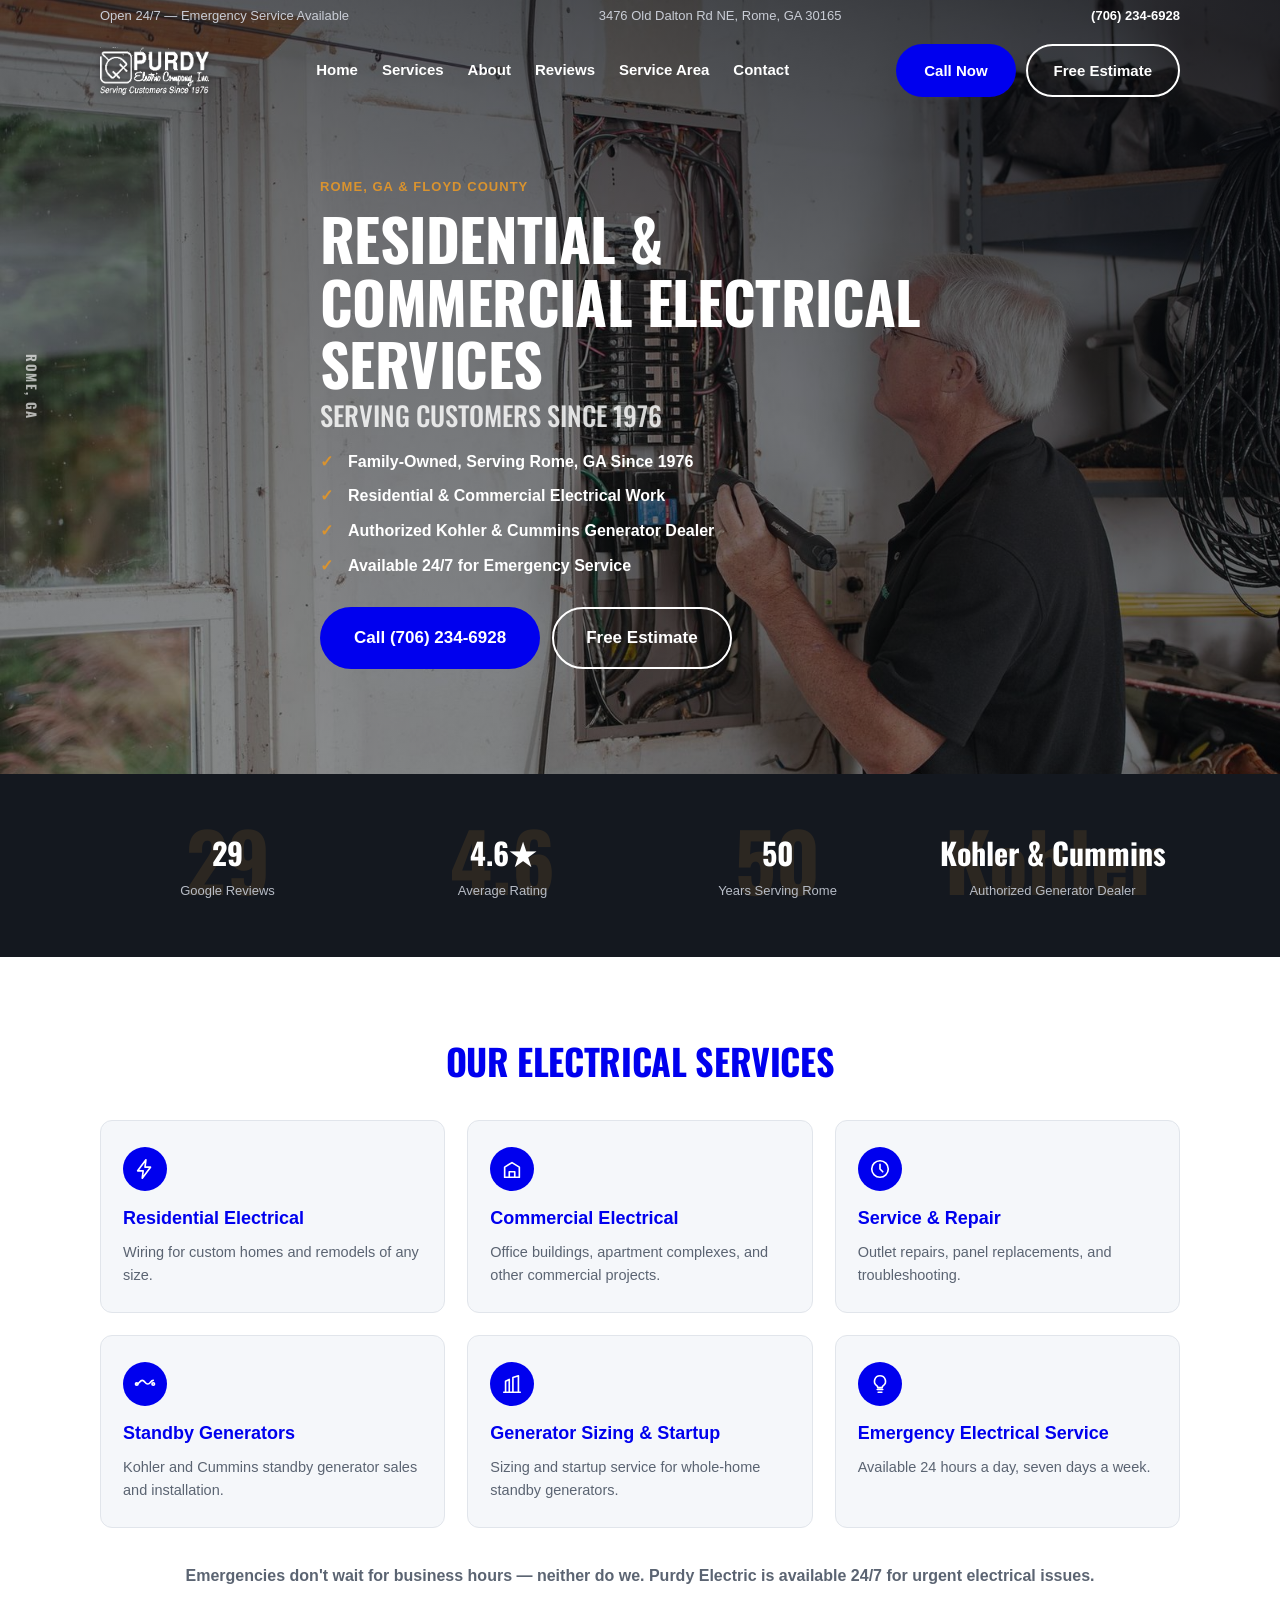
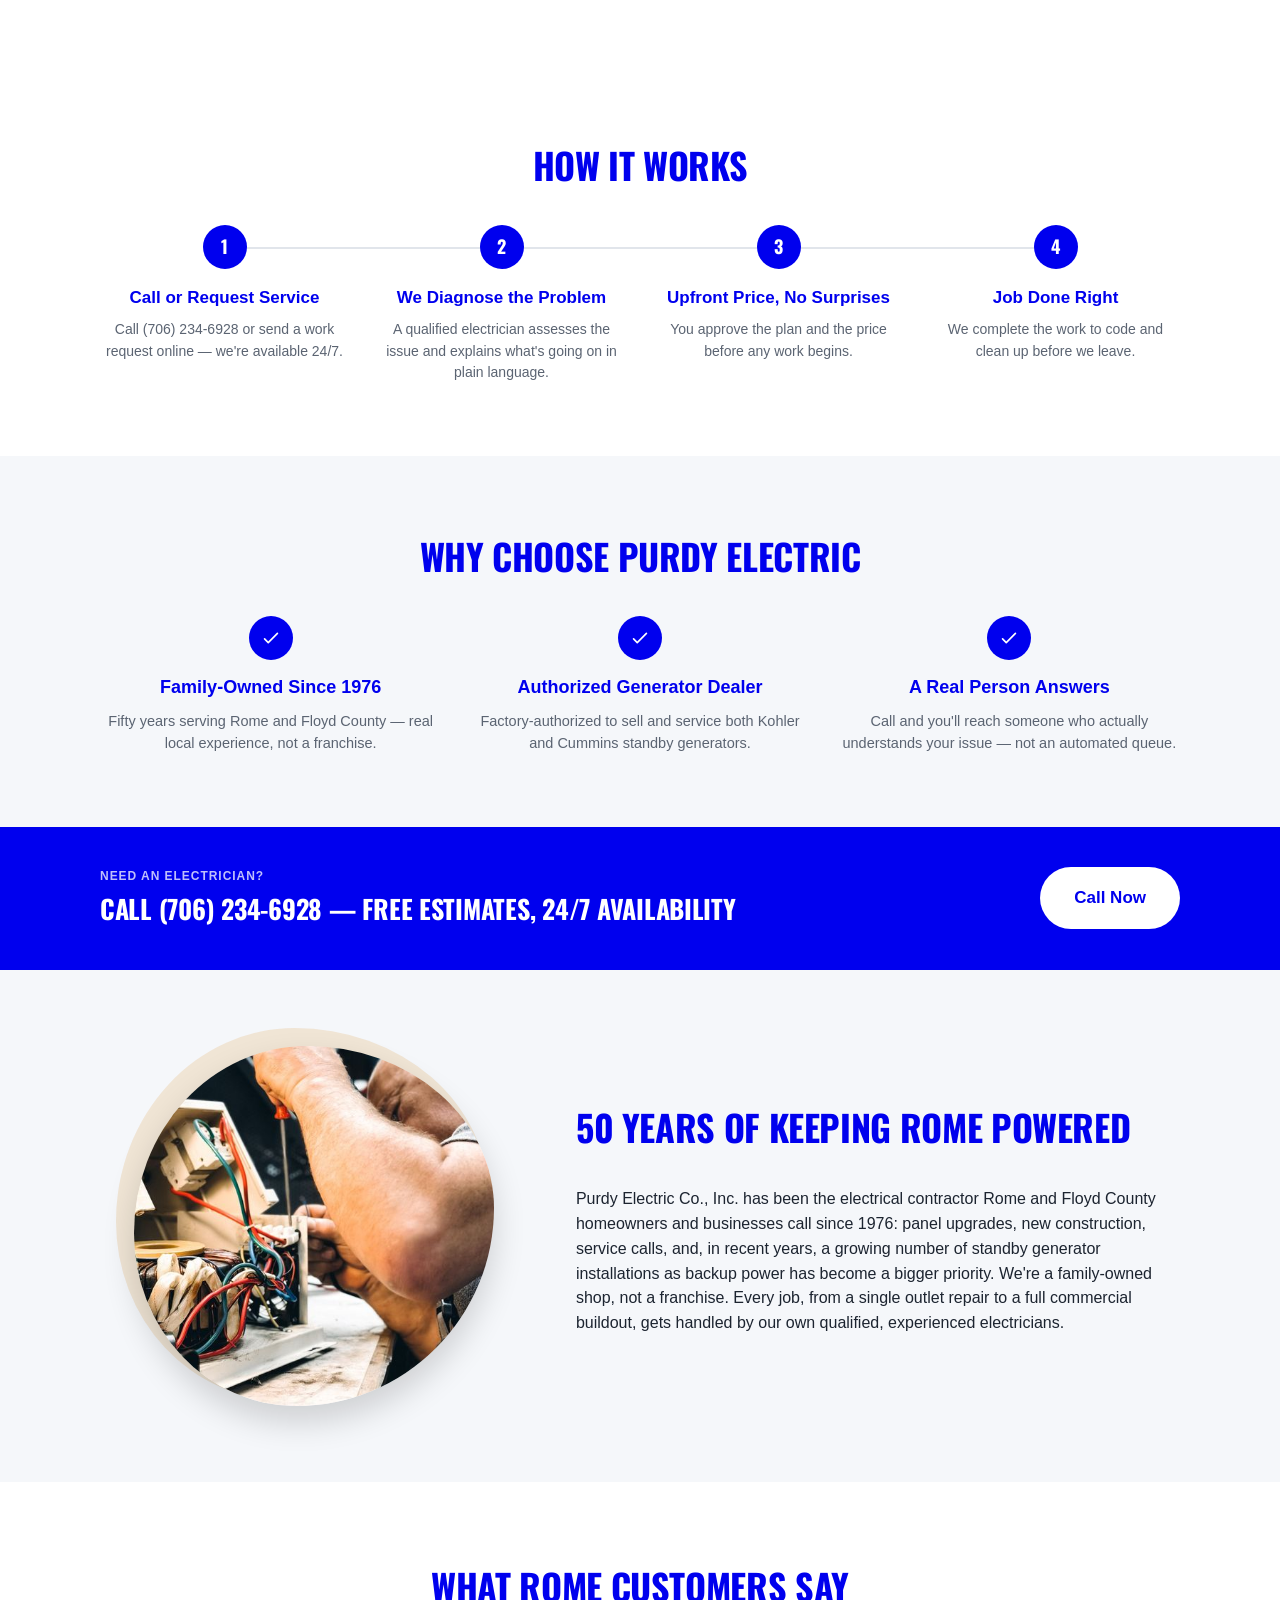
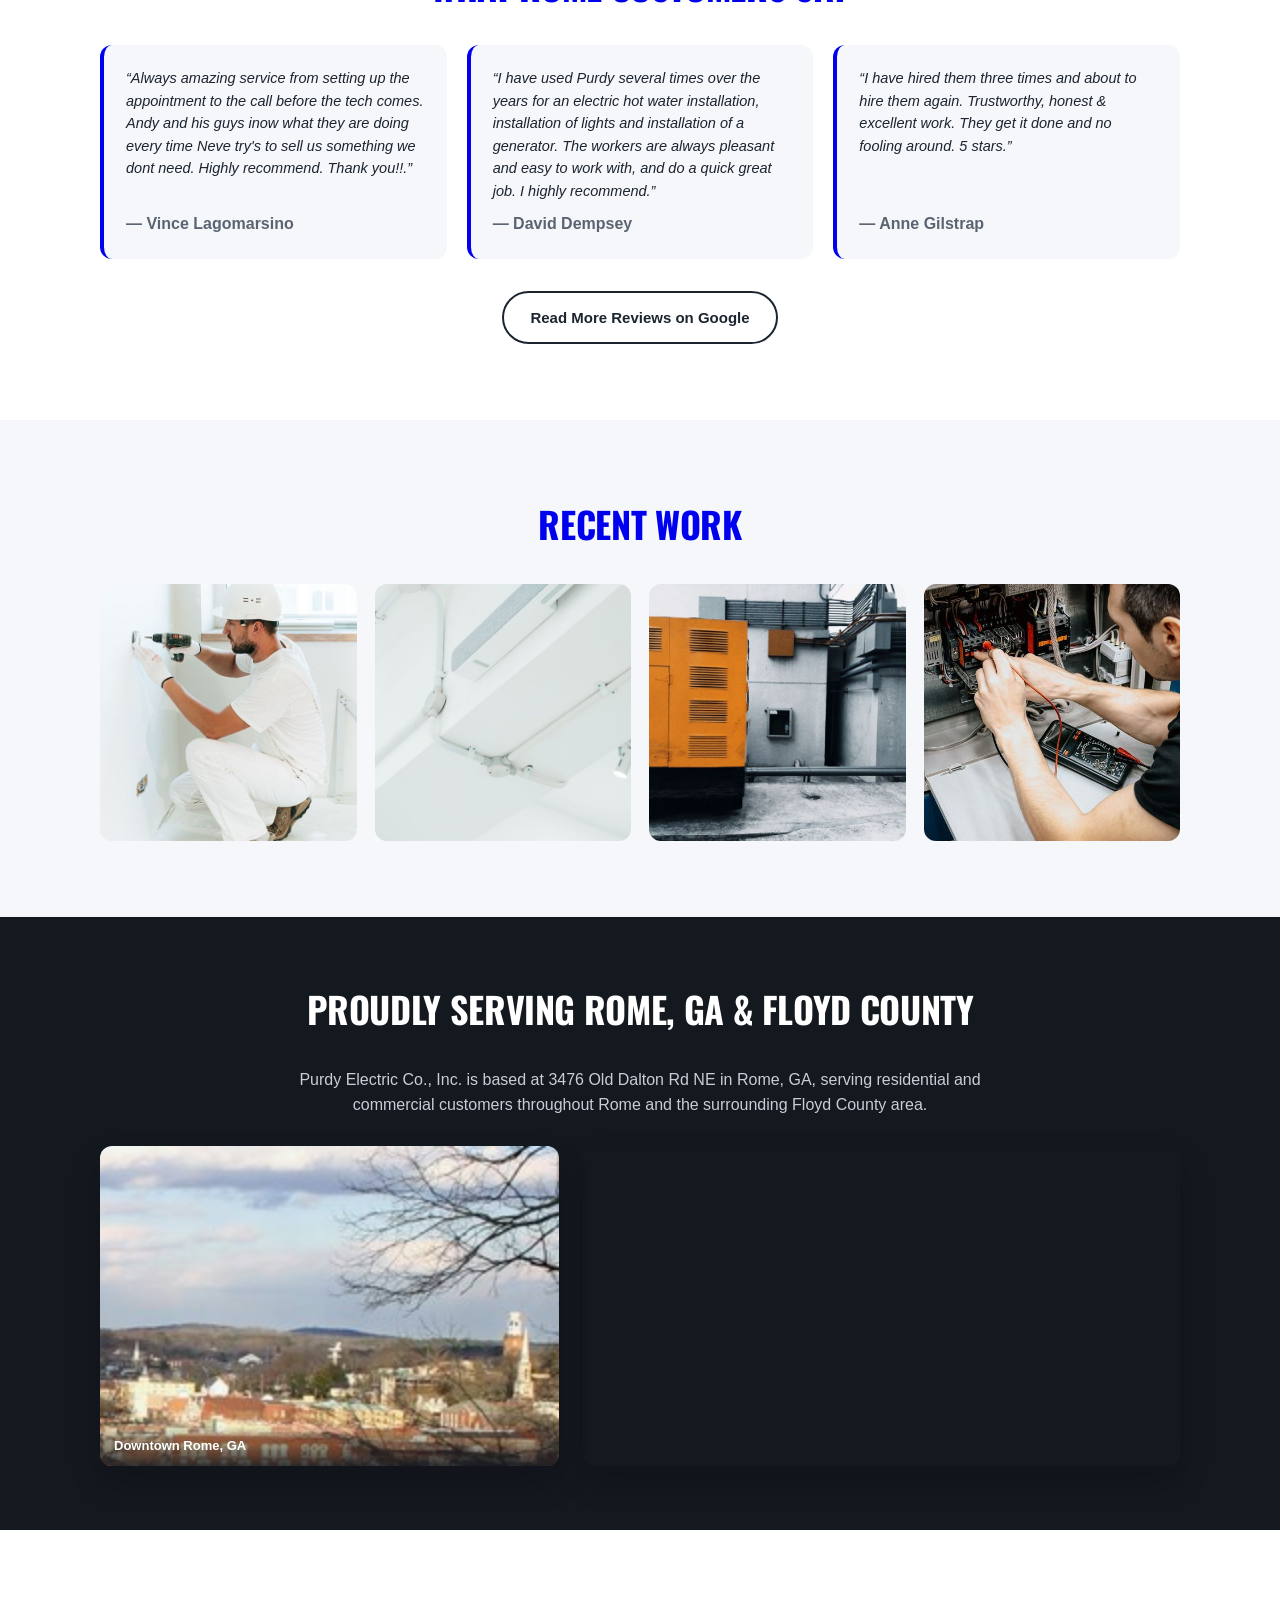
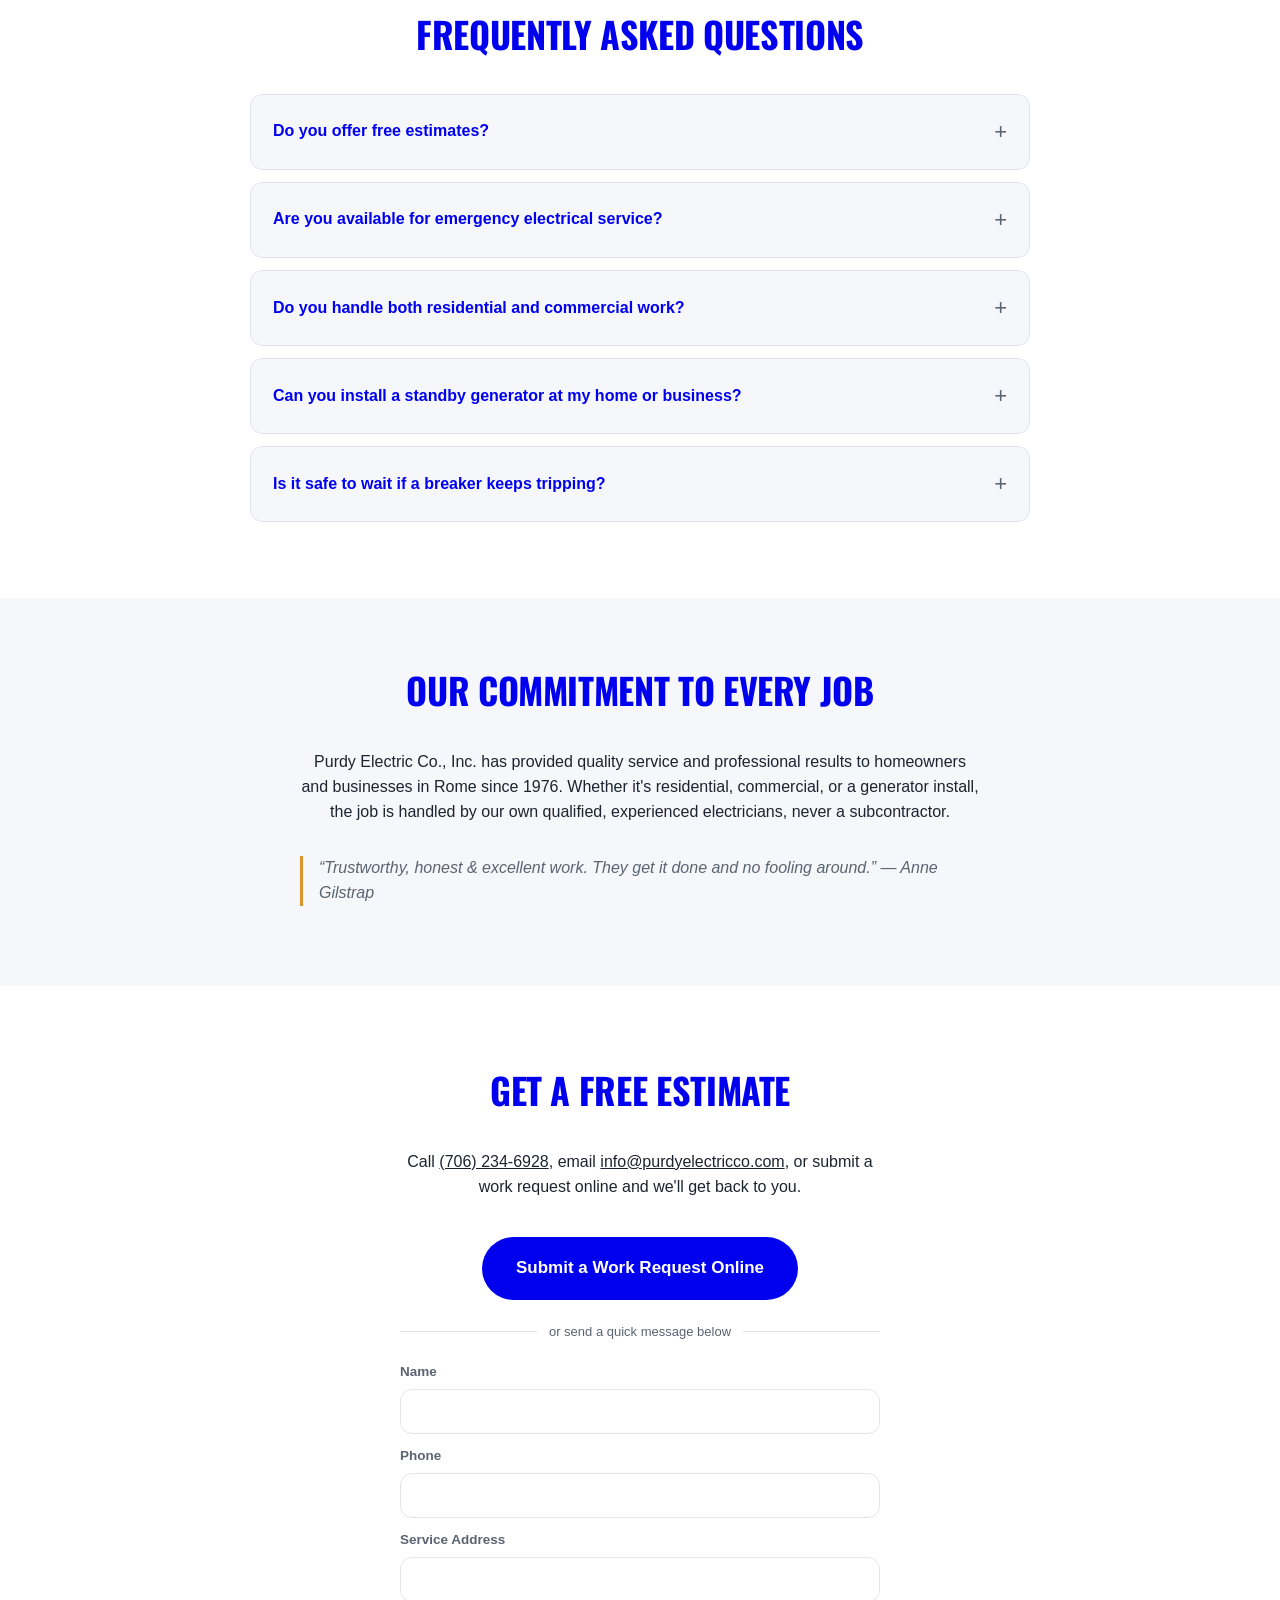
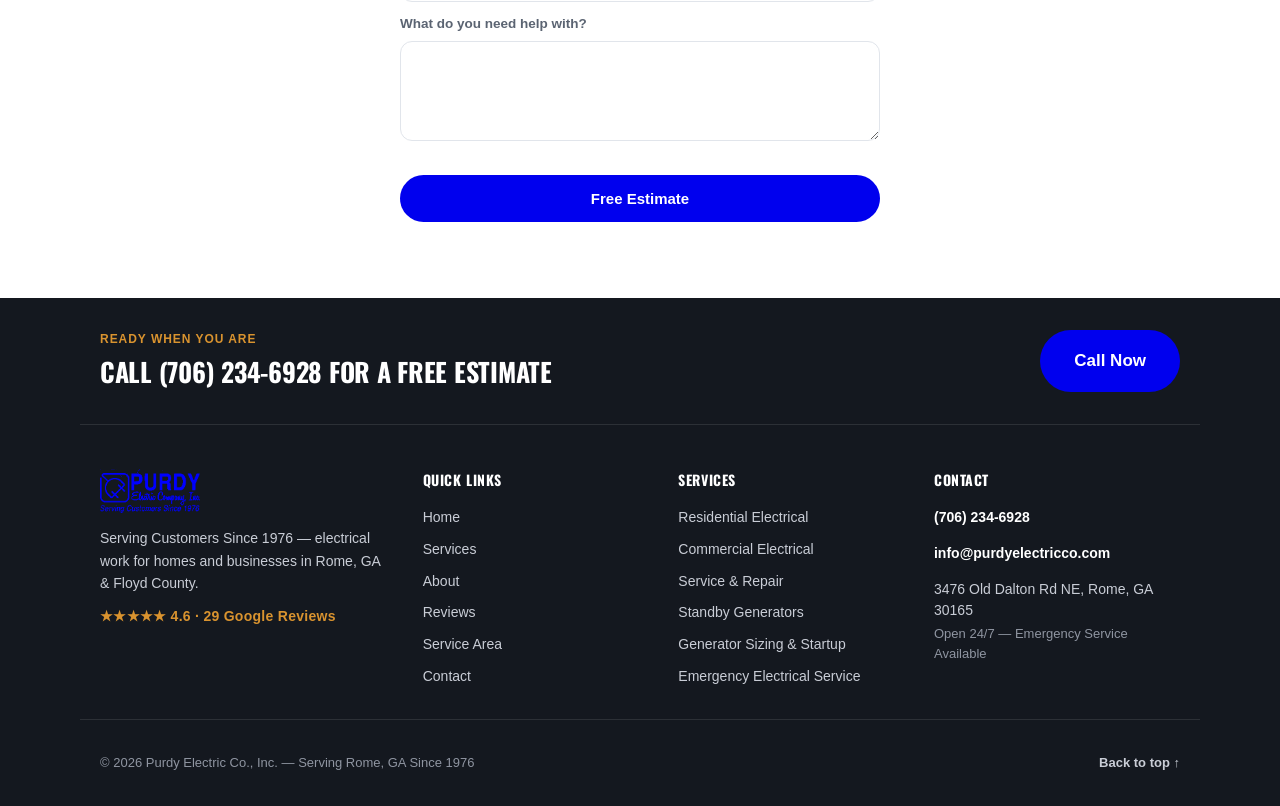
==== commit 8d1c48b2: "Remove misleading A+ BBB Rating badge Purdy's BBB profile shows an A+ letter grade but explicitly st" ====
--- a/index.html
+++ b/index.html
@@ -759,9 +759,12 @@
   <!-- Real, sourced numbers only. Review count/rating: Purdy Electric's real Google Business
        Profile (share.google/TkdXrnhPCegUkf1gT), checked 2026-09-15.
        Years in business: business's own "Serving Customers Since 1976" claim (site + logo).
-       BBB rating: bbb.org profile for Purdy Electric Co Inc (not accredited, A+ letter grade).
        No confirmed public license number was found, so a "Licensed & Insured" tile was
-       replaced with the confirmed Kohler/Cummins authorized-dealer status instead of guessing. -->
+       replaced with the confirmed Kohler/Cummins authorized-dealer status instead of guessing.
+       Deliberately NOT showing a BBB rating tile: their bbb.org profile shows an A+ letter
+       grade but explicitly states "Not BBB Accredited" — a prominent "A+ BBB Rating" badge in
+       a trust bar reads as an accreditation claim to most visitors even though it's technically
+       just a grade, so it's misleading here and was pulled after being flagged. -->
   <section class="stats-bar" aria-label="Trust indicators">
     <div class="wrap stats-grid">
       <div class="stat reveal" data-ghost="29">
@@ -776,9 +779,9 @@
         <span class="stat-value">50</span>
         <span class="stat-label">Years Serving Rome</span>
       </div>
-      <div class="stat reveal" data-ghost="A+">
-        <span class="stat-value">A+</span>
-        <span class="stat-label">BBB Rating</span>
+      <div class="stat reveal" data-ghost="Kohler">
+        <span class="stat-value">Kohler &amp; Cummins</span>
+        <span class="stat-label">Authorized Generator Dealer</span>
       </div>
     </div>
   </section>
@@ -1125,7 +1128,7 @@
   </div>
 
   <div class="wrap footer-bottom">
-    <p>&copy; <span id="footer-year"></span> Purdy Electric Co., Inc. — A+ BBB Rating</p>
+    <p>&copy; <span id="footer-year"></span> Purdy Electric Co., Inc. — Serving Rome, GA Since 1976</p>
     <a class="back-to-top" href="#main">Back to top ↑</a>
   </div>
 </footer>
